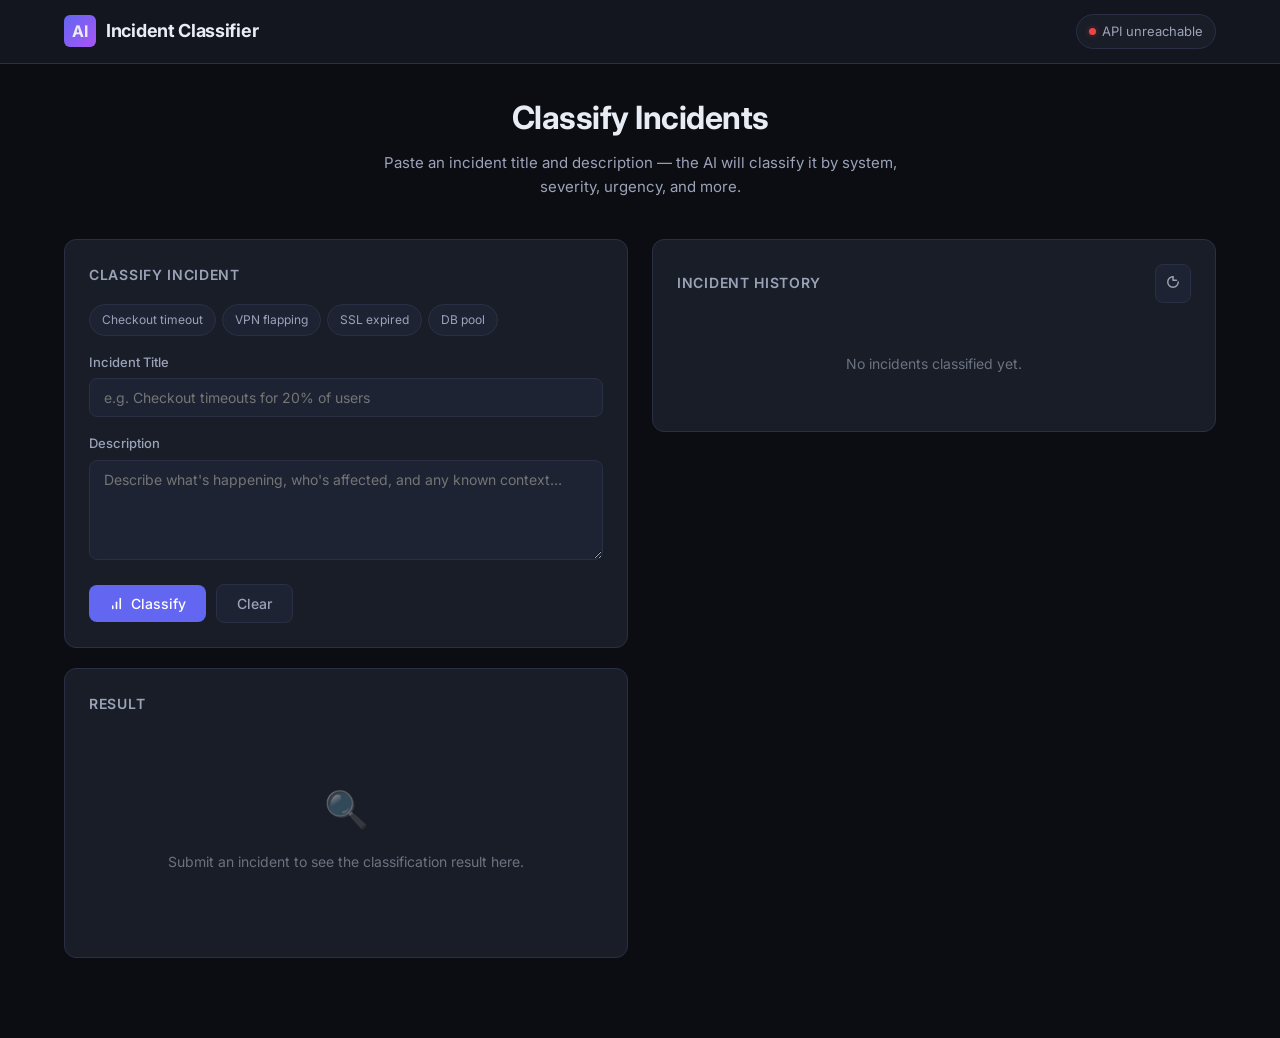
==== frontend/index.html @ 463610c9 "v0.2.0 — Qwen2.5:7b, classification-augmented embeddings, GPU support Major changes:  - Upgraded LLM" ====
<!DOCTYPE html>
<html lang="en">
<head>
<meta charset="UTF-8">
<meta name="viewport" content="width=device-width, initial-scale=1.0">
<title>AI Incident Classifier</title>
<link href="https://fonts.googleapis.com/css2?family=Inter:wght@400;500;600;700&display=swap" rel="stylesheet">
<style>
  :root {
    --bg-primary: #0b0d12;
    --bg-secondary: #13161e;
    --bg-card: #191d28;
    --bg-input: #1e2333;
    --bg-hover: #242a3d;
    --border: #2a2f45;
    --border-focus: #6366f1;
    --text-primary: #e8edf5;
    --text-secondary: #9ba3b8;
    --text-muted: #6b7280;
    --accent: #6366f1;
    --accent-hover: #5457e5;
    --accent-glow: rgba(99,102,241,0.15);
    --green: #22c55e;
    --green-bg: rgba(34,197,94,0.08);
    --red: #ef4444;
    --red-bg: rgba(239,68,68,0.08);
    --orange: #f59e0b;
    --orange-bg: rgba(245,158,11,0.08);
    --blue: #3b82f6;
    --blue-bg: rgba(59,130,246,0.08);
    --purple: #a855f7;
    --purple-bg: rgba(168,85,247,0.08);
    --radius: 12px;
    --radius-sm: 8px;
    --radius-xs: 6px;
    --shadow: 0 1px 3px rgba(0,0,0,0.3), 0 1px 2px rgba(0,0,0,0.2);
    --shadow-lg: 0 10px 25px rgba(0,0,0,0.4);
    --transition: 180ms ease;
  }

  *, *::before, *::after { box-sizing: border-box; margin: 0; padding: 0; }

  body {
    font-family: 'Inter', -apple-system, BlinkMacSystemFont, sans-serif;
    background: var(--bg-primary);
    color: var(--text-primary);
    min-height: 100vh;
    line-height: 1.6;
    -webkit-font-smoothing: antialiased;
  }

  /* ── Layout ── */
  .app-header {
    border-bottom: 1px solid var(--border);
    background: var(--bg-secondary);
    position: sticky;
    top: 0;
    z-index: 100;
    backdrop-filter: blur(12px);
  }

  .header-inner {
    max-width: 1200px;
    margin: 0 auto;
    padding: 14px 24px;
    display: flex;
    align-items: center;
    justify-content: space-between;
  }

  .logo {
    display: flex;
    align-items: center;
    gap: 10px;
    font-weight: 700;
    font-size: 18px;
    letter-spacing: -0.3px;
  }

  .logo-icon {
    width: 32px;
    height: 32px;
    background: linear-gradient(135deg, var(--accent), #a855f7);
    border-radius: var(--radius-xs);
    display: flex;
    align-items: center;
    justify-content: center;
    font-size: 16px;
    font-weight: 700;
  }

  .health-badge {
    display: flex;
    align-items: center;
    gap: 6px;
    font-size: 13px;
    color: var(--text-secondary);
    padding: 6px 12px;
    border-radius: 20px;
    background: var(--bg-card);
    border: 1px solid var(--border);
  }

  .health-dot { width: 7px; height: 7px; border-radius: 50%; background: var(--text-muted); }
  .health-dot.ok { background: var(--green); box-shadow: 0 0 6px rgba(34,197,94,0.4); }
  .health-dot.err { background: var(--red); box-shadow: 0 0 6px rgba(239,68,68,0.4); }

  .app-main {
    max-width: 1200px;
    margin: 0 auto;
    padding: 28px 24px 80px;
  }

  /* ── Hero ── */
  .hero {
    text-align: center;
    margin-bottom: 40px;
  }

  .hero h1 {
    font-size: 32px;
    font-weight: 700;
    letter-spacing: -0.5px;
    margin-bottom: 8px;
  }

  .hero p {
    color: var(--text-secondary);
    font-size: 15px;
    max-width: 520px;
    margin: 0 auto;
  }

  /* ── Two-column ── */
  .columns {
    display: grid;
    grid-template-columns: 1fr 1fr;
    gap: 24px;
    align-items: start;
  }

  @media (max-width: 820px) { .columns { grid-template-columns: 1fr; } }

  .card {
    background: var(--bg-card);
    border: 1px solid var(--border);
    border-radius: var(--radius);
    padding: 24px;
  }

  .card-title {
    font-size: 14px;
    font-weight: 600;
    text-transform: uppercase;
    letter-spacing: 0.05em;
    color: var(--text-secondary);
    margin-bottom: 18px;
  }

  /* ── Form ── */
  .form-group { margin-bottom: 16px; }

  .form-label {
    display: block;
    font-size: 13px;
    font-weight: 500;
    color: var(--text-secondary);
    margin-bottom: 6px;
  }

  .form-input, .form-textarea {
    width: 100%;
    background: var(--bg-input);
    border: 1px solid var(--border);
    border-radius: var(--radius-sm);
    color: var(--text-primary);
    font-family: 'Inter', sans-serif;
    font-size: 14px;
    padding: 10px 14px;
    transition: border-color var(--transition), box-shadow var(--transition);
    outline: none;
  }

  .form-input:focus, .form-textarea:focus {
    border-color: var(--border-focus);
    box-shadow: 0 0 0 3px var(--accent-glow);
  }

  .form-textarea {
    resize: vertical;
    min-height: 100px;
  }

  .form-actions {
    display: flex;
    gap: 10px;
    align-items: center;
  }

  .btn {
    display: inline-flex;
    align-items: center;
    gap: 7px;
    padding: 10px 20px;
    border-radius: var(--radius-sm);
    font-family: 'Inter', sans-serif;
    font-size: 14px;
    font-weight: 500;
    border: none;
    cursor: pointer;
    transition: all var(--transition);
  }

  .btn-primary {
    background: var(--accent);
    color: white;
  }
  .btn-primary:hover { background: var(--accent-hover); }
  .btn-primary:disabled { opacity: 0.5; cursor: not-allowed; }

  .btn-secondary {
    background: var(--bg-input);
    color: var(--text-secondary);
    border: 1px solid var(--border);
  }
  .btn-secondary:hover { background: var(--bg-hover); color: var(--text-primary); }

  .btn-icon {
    padding: 10px;
    background: var(--bg-input);
    color: var(--text-secondary);
    border: 1px solid var(--border);
    border-radius: var(--radius-sm);
    cursor: pointer;
    transition: all var(--transition);
  }
  .btn-icon:hover { background: var(--bg-hover); color: var(--text-primary); }

  .spinner {
    width: 16px; height: 16px;
    border: 2px solid rgba(255,255,255,0.2);
    border-top-color: white;
    border-radius: 50%;
    animation: spin 0.6s linear infinite;
  }

  @keyframes spin { to { transform: rotate(360deg); } }

  /* ── Presets ── */
  .presets {
    display: flex;
    flex-wrap: wrap;
    gap: 6px;
    margin-bottom: 16px;
  }

  .preset-chip {
    padding: 5px 12px;
    border-radius: 20px;
    background: var(--bg-input);
    border: 1px solid var(--border);
    color: var(--text-secondary);
    font-size: 12px;
    cursor: pointer;
    transition: all var(--transition);
  }

  .preset-chip:hover {
    background: var(--accent-glow);
    border-color: var(--accent);
    color: var(--text-primary);
  }

  /* ── Result ── */
  .result-area { min-height: 200px; }

  .result-empty {
    color: var(--text-muted);
    font-size: 14px;
    text-align: center;
    padding: 48px 20px;
  }

  .result-empty-icon { font-size: 36px; margin-bottom: 12px; opacity: 0.4; }

  .result-error {
    background: var(--red-bg);
    border: 1px solid rgba(239,68,68,0.2);
    border-radius: var(--radius-sm);
    padding: 14px 16px;
    color: var(--red);
    font-size: 13px;
    margin-bottom: 12px;
  }

  .result-fallback {
    background: var(--orange-bg);
    border: 1px solid rgba(245,158,11,0.2);
    border-radius: var(--radius-sm);
    padding: 14px 16px;
    color: var(--orange);
    font-size: 13px;
    margin-bottom: 12px;
  }

  /* ── Classification Tags ── */
  .tags-grid {
    display: grid;
    grid-template-columns: 1fr 1fr;
    gap: 10px;
    margin-bottom: 18px;
  }

  .tag-item {
    display: flex;
    flex-direction: column;
    gap: 2px;
  }

  .tag-label {
    font-size: 11px;
    font-weight: 600;
    text-transform: uppercase;
    letter-spacing: 0.05em;
    color: var(--text-muted);
  }

  .tag-value {
    font-size: 15px;
    font-weight: 600;
    padding: 6px 10px;
    border-radius: var(--radius-xs);
    display: inline-flex;
    align-items: center;
    gap: 6px;
  }

  .tag-confidence-high { background: var(--green-bg); color: var(--green); }
  .tag-confidence-medium { background: var(--orange-bg); color: var(--orange); }
  .tag-confidence-low { background: var(--red-bg); color: var(--red); }

  .reasoning-box {
    background: var(--bg-input);
    border-radius: var(--radius-sm);
    padding: 14px 16px;
    font-size: 13px;
    color: var(--text-secondary);
    line-height: 1.7;
    margin-bottom: 14px;
  }

  .reasoning-box strong {
    color: var(--text-primary);
    font-weight: 600;
  }

  .incident-id {
    font-size: 12px;
    color: var(--text-muted);
    font-family: 'SF Mono', 'Fira Code', monospace;
  }

  /* ── Related Incidents ── */
  .related-section { margin-top: 18px; }

  .related-section h3 {
    font-size: 12px;
    font-weight: 600;
    text-transform: uppercase;
    letter-spacing: 0.05em;
    color: var(--text-muted);
    margin-bottom: 10px;
  }

  .related-item {
    background: var(--bg-input);
    border-radius: var(--radius-sm);
    padding: 12px 14px;
    margin-bottom: 8px;
    border-left: 3px solid var(--accent);
  }

  .related-item-header {
    display: flex;
    justify-content: space-between;
    align-items: center;
    margin-bottom: 4px;
  }

  .related-item-title {
    font-size: 13px;
    font-weight: 500;
    color: var(--text-primary);
  }

  .related-item-score {
    font-size: 12px;
    font-weight: 600;
    color: var(--accent);
    font-family: 'SF Mono', 'Fira Code', monospace;
  }

  .related-item-tags {
    display: flex;
    gap: 6px;
    flex-wrap: wrap;
  }

  .related-item-tag {
    font-size: 11px;
    padding: 2px 8px;
    border-radius: 4px;
    background: var(--bg-card);
    color: var(--text-muted);
  }

  /* ── History side ── */
  .history-empty {
    color: var(--text-muted);
    font-size: 14px;
    text-align: center;
    padding: 32px 20px;
  }

  .history-item {
    background: var(--bg-input);
    border-radius: var(--radius-sm);
    padding: 12px 14px;
    margin-bottom: 8px;
    cursor: pointer;
    transition: border-color var(--transition);
    border: 1px solid transparent;
  }

  .history-item:hover { border-color: var(--border-focus); }

  .history-item-title {
    font-size: 13px;
    font-weight: 500;
    margin-bottom: 4px;
    white-space: nowrap;
    overflow: hidden;
    text-overflow: ellipsis;
  }

  .history-item-meta {
    display: flex;
    justify-content: space-between;
    font-size: 11px;
    color: var(--text-muted);
  }

  .history-item-types {
    display: flex;
    gap: 4px;
    flex-wrap: wrap;
  }

  .type-pill {
    font-size: 10px;
    padding: 1px 7px;
    border-radius: 4px;
    font-weight: 500;
  }

  .type-severity-Critical { background: var(--red-bg); color: var(--red); }
  .type-severity-Major { background: var(--orange-bg); color: var(--orange); }
  .type-severity-Minor { background: var(--blue-bg); color: var(--blue); }
  .type-severity-Cosmetic { background: var(--purple-bg); color: var(--purple); }

  .history-item-time { font-size: 11px; color: var(--text-muted); }

  .history-loading {
    text-align: center;
    color: var(--text-muted);
    padding: 32px;
    font-size: 13px;
  }

  /* ── Animations ── */
  @keyframes fadeIn {
    from { opacity: 0; transform: translateY(6px); }
    to { opacity: 1; transform: translateY(0); }
  }

  .fade-in {
    animation: fadeIn 0.25s ease-out;
  }

  /* ── Scrollbar ── */
  ::-webkit-scrollbar { width: 6px; }
  ::-webkit-scrollbar-track { background: transparent; }
  ::-webkit-scrollbar-thumb { background: var(--border); border-radius: 3px; }
  ::-webkit-scrollbar-thumb:hover { background: var(--text-muted); }
</style>
</head>
<body>

<!-- ── Header ── -->
<header class="app-header">
  <div class="header-inner">
    <div class="logo">
      <div class="logo-icon">AI</div>
      Incident Classifier
    </div>
    <div class="health-badge" id="healthBadge">
      <span class="health-dot" id="healthDot"></span>
      <span id="healthText">Checking…</span>
    </div>
  </div>
</header>

<!-- ── Main ── -->
<main class="app-main">
  <div class="hero">
    <h1>Classify Incidents</h1>
    <p>Paste an incident title and description — the AI will classify it by system, severity, urgency, and more.</p>
  </div>

  <div class="columns">

    <!-- ── Left: classify form ── -->
    <div>
      <div class="card">
        <div class="card-title">Classify Incident</div>

        <div class="presets" id="presets">
          <span class="preset-chip" data-title="Checkout timeouts for 20% of users" data-desc="Users in the EU region see 504 errors when completing purchases. Payment provider reports no outage.">Checkout timeout</span>
          <span class="preset-chip" data-title="VPN tunnel to branch office flapping" data-desc="Site-to-site VPN between HQ and Dubai office drops and reconnects every 5 minutes. Affects 50 users.">VPN flapping</span>
          <span class="preset-chip" data-title="Expired SSL certificate on customer portal" data-desc="Users see a security warning when visiting the portal. Certificate expired 2 days ago.">SSL expired</span>
          <span class="preset-chip" data-title="Database connection pool exhausted" data-desc="Production DB connection pool hit 100% utilization. App servers returning 503 errors intermittently.">DB pool</span>
        </div>

        <div class="form-group">
          <label class="form-label" for="title">Incident Title</label>
          <input class="form-input" id="title" type="text" placeholder="e.g. Checkout timeouts for 20% of users" />
        </div>

        <div class="form-group">
          <label class="form-label" for="description">Description</label>
          <textarea class="form-textarea" id="description" placeholder="Describe what's happening, who's affected, and any known context…"></textarea>
        </div>

        <div class="form-actions">
          <button class="btn btn-primary" id="classifyBtn">
            <svg width="15" height="15" viewBox="0 0 24 24" fill="none" stroke="currentColor" stroke-width="2.5" stroke-linecap="round" stroke-linejoin="round"><path d="M12 20V10"/><path d="M18 20V4"/><path d="M6 20v-4"/></svg>
            Classify
          </button>
          <button class="btn btn-secondary" id="clearBtn">Clear</button>
        </div>
      </div>

      <!-- ── Result ── -->
      <div class="card" style="margin-top: 20px;">
        <div class="card-title">Result</div>
        <div class="result-area" id="resultArea">
          <div class="result-empty fade-in">
            <div class="result-empty-icon">🔍</div>
            <div>Submit an incident to see the classification result here.</div>
          </div>
        </div>
      </div>
    </div>

    <!-- ── Right: history ── -->
    <div>
      <div class="card">
        <div class="card-title" style="display:flex;justify-content:space-between;align-items:center;">
          <span>Incident History</span>
          <button class="btn-icon" id="refreshHistory" title="Refresh history">
            <svg width="14" height="14" viewBox="0 0 24 24" fill="none" stroke="currentColor" stroke-width="2.5" stroke-linecap="round" stroke-linejoin="round"><path d="M21 12a9 9 0 1 1-9-9"/><path d="M12 3v6h6"/></svg>
          </button>
        </div>
        <div id="historyArea">
          <div class="history-empty fade-in">No incidents classified yet.</div>
        </div>
      </div>
    </div>

  </div>
</main>

<script>
// ── Config ──
const API_BASE = window.location.origin + '/api';
let historyCache = [];

// ── Health Check ──
async function checkHealth() {
  const dot = document.getElementById('healthDot');
  const text = document.getElementById('healthText');
  try {
    const r = await fetch(API_BASE + '/health');
    const d = await r.json();
    dot.className = 'health-dot ok';
    text.textContent = `OK · ${d.model}`;
  } catch {
    dot.className = 'health-dot err';
    text.textContent = 'API unreachable';
  }
}

// ── Classify ──
async function classify() {
  const title = document.getElementById('title').value.trim();
  const description = document.getElementById('description').value.trim();
  if (!title) { showError('Please enter an incident title.'); return; }

  const btn = document.getElementById('classifyBtn');
  btn.disabled = true;
  btn.innerHTML = '<span class="spinner"></span> Classifying…';

  try {
    const r = await fetch(API_BASE + '/classify', {
      method: 'POST',
      headers: { 'Content-Type': 'application/json' },
      body: JSON.stringify({ title, description }),
    });
    if (!r.ok) {
      const err = await r.json().catch(() => ({ detail: `HTTP ${r.status}` }));
      throw new Error(err.detail || `Server error (${r.status})`);
    }
    const data = await r.json();
    renderResult(data);
    addToHistory(data);
    await loadHistory();
  } catch (e) {
    showError(e.message);
  } finally {
    btn.disabled = false;
    btn.innerHTML = '<svg width="15" height="15" viewBox="0 0 24 24" fill="none" stroke="currentColor" stroke-width="2.5" stroke-linecap="round" stroke-linejoin="round"><path d="M12 20V10"/><path d="M18 20V4"/><path d="M6 20v-4"/></svg>\n            Classify';
  }
}

function renderResult(data) {
  const c = data.classification;
  const area = document.getElementById('resultArea');

  const severityClass = 'type-severity-' + c.severity.replace(/ /g, '');
  const confClass = 'tag-confidence-' + c.confidence;
  const confColor = c.confidence === 'high' ? '#22c55e' : c.confidence === 'medium' ? '#f59e0b' : '#ef4444';

  // Detect fallback result — the backend returns a graceful low-confidence
  // fallback when the LLM fails persistently. Show a warning banner.
  const isFallback = c.confidence === 'low' && c.reasoning && c.reasoning.startsWith('Classification failed after 2 attempts');
  let fallbackBanner = '';
  if (isFallback) {
    fallbackBanner = `<div class="result-fallback fade-in">⚠ LLM classification failed — using fallback values. ${esc(c.reasoning)}</div>`;
  }

  let relatedHTML = '';
  if (data.related_incidents && data.related_incidents.length > 0) {
    relatedHTML = `<div class="related-section"><h3>Related Incidents (${data.related_incidents.length})</h3>`;
    for (const rel of data.related_incidents) {
      relatedHTML += `
        <div class="related-item fade-in">
          <div class="related-item-header">
            <span class="related-item-title">${esc(rel.title)}</span>
            <span class="related-item-score">${(rel.similarity * 100).toFixed(0)}%</span>
          </div>
          <div class="related-item-tags">
            <span class="related-item-tag">${esc(rel.classification.affected_system)}</span>
            <span class="related-item-tag">${esc(rel.classification.severity)}</span>
            <span class="related-item-tag">${esc(rel.classification.incident_type)}</span>
          </div>
        </div>`;
    }
    relatedHTML += `</div>`;
  }

  const reasoning = c.reasoning && !isFallback ? `
    <div class="reasoning-box">
      <strong>Reasoning</strong><br>${esc(c.reasoning)}
    </div>` : '';

  area.innerHTML = `
    <div class="fade-in">
      ${fallbackBanner}
      <div class="incident-id" style="margin-bottom:12px;">ID: ${esc(data.incident_id || '—')}</div>

      <div class="tags-grid">
        <div class="tag-item">
          <span class="tag-label">System</span>
          <span class="tag-value">${esc(c.affected_system)}</span>
        </div>
        <div class="tag-item">
          <span class="tag-label">Service</span>
          <span class="tag-value">${esc(c.service)}</span>
        </div>
        <div class="tag-item">
          <span class="tag-label">Type</span>
          <span class="tag-value" style="color:var(--blue);background:var(--blue-bg)">${esc(c.incident_type)}</span>
        </div>
        <div class="tag-item">
          <span class="tag-label">Severity</span>
          <span class="tag-value ${severityClass}">${esc(c.severity)}</span>
        </div>
        <div class="tag-item">
          <span class="tag-label">Urgency</span>
          <span class="tag-value" style="color:${confColor};background:rgba(${c.confidence === 'high' ? '34,197,94' : c.confidence === 'medium' ? '245,158,11' : '239,68,68'},0.08)">${esc(c.urgency)}</span>
        </div>
        <div class="tag-item">
          <span class="tag-label">Category</span>
          <span class="tag-value">${esc(c.category)}</span>
        </div>
        <div class="tag-item" style="grid-column:span 2">
          <span class="tag-label">Confidence</span>
          <span class="tag-value ${confClass}">${esc(c.confidence)}</span>
        </div>
      </div>

      ${reasoning}
      ${relatedHTML}
    </div>`;
}

function showError(msg) {
  const area = document.getElementById('resultArea');
  area.innerHTML = `<div class="result-error fade-in">${esc(msg)}</div>`;
}

// ── History ──
async function loadHistory() {
  const area = document.getElementById('historyArea');
  area.innerHTML = '<div class="history-loading">Loading history…</div>';
  try {
    const stored = localStorage.getItem('incident_history');
    const localHistory = stored ? JSON.parse(stored) : [];
    renderHistory(localHistory);
  } catch {
    renderHistory([]);
  }
}

function renderHistory(items) {
  const area = document.getElementById('historyArea');
  if (!items || items.length === 0) {
    area.innerHTML = '<div class="history-empty fade-in">No incidents classified yet.</div>';
    return;
  }
  area.innerHTML = items.slice().reverse().map((item, i) => {
    const sclass = 'type-severity-' + item.severity.replace(/ /g, '');
    const time = new Date(item.timestamp).toLocaleTimeString();
    return `<div class="history-item fade-in" data-idx="${items.length - 1 - i}">
      <div class="history-item-title">${esc(item.title)}</div>
      <div class="history-item-meta">
        <div class="history-item-types">
          <span class="type-pill ${sclass}">${esc(item.severity)}</span>
          <span class="type-pill" style="background:var(--blue-bg);color:var(--blue)">${esc(item.type)}</span>
        </div>
        <span class="history-item-time">${time}</span>
      </div>
    </div>`;
  }).join('');
}

function addToHistory(data) {
  const stored = localStorage.getItem('incident_history');
  const history = stored ? JSON.parse(stored) : [];
  history.push({
    id: data.incident_id,
    title: data.incident_title,
    severity: data.classification.severity,
    type: data.classification.incident_type,
    system: data.classification.affected_system,
    timestamp: new Date().toISOString(),
  });
  localStorage.setItem('incident_history', JSON.stringify(history));
}

// ── Helpers ──
function esc(s) {
  if (typeof s !== 'string') return s;
  const d = document.createElement('div');
  d.textContent = s;
  return d.innerHTML;
}

// ── Presets ──
document.querySelectorAll('.preset-chip').forEach(chip => {
  chip.addEventListener('click', () => {
    document.getElementById('title').value = chip.dataset.title;
    document.getElementById('description').value = chip.dataset.desc;
  });
});

// ── Buttons ──
document.getElementById('classifyBtn').addEventListener('click', classify);
document.getElementById('clearBtn').addEventListener('click', () => {
  document.getElementById('title').value = '';
  document.getElementById('description').value = '';
  document.getElementById('resultArea').innerHTML = `
    <div class="result-empty fade-in">
      <div class="result-empty-icon">🔍</div>
      <div>Submit an incident to see the classification result here.</div>
    </div>`;
});
document.getElementById('refreshHistory').addEventListener('click', loadHistory);

// ── Keyboard shortcut ──
document.addEventListener('keydown', e => {
  if (e.key === 'Enter' && (e.ctrlKey || e.metaKey)) {
    e.preventDefault();
    classify();
  }
});

// ── Init ──
checkHealth();
loadHistory();
</script>
</body>
</html>
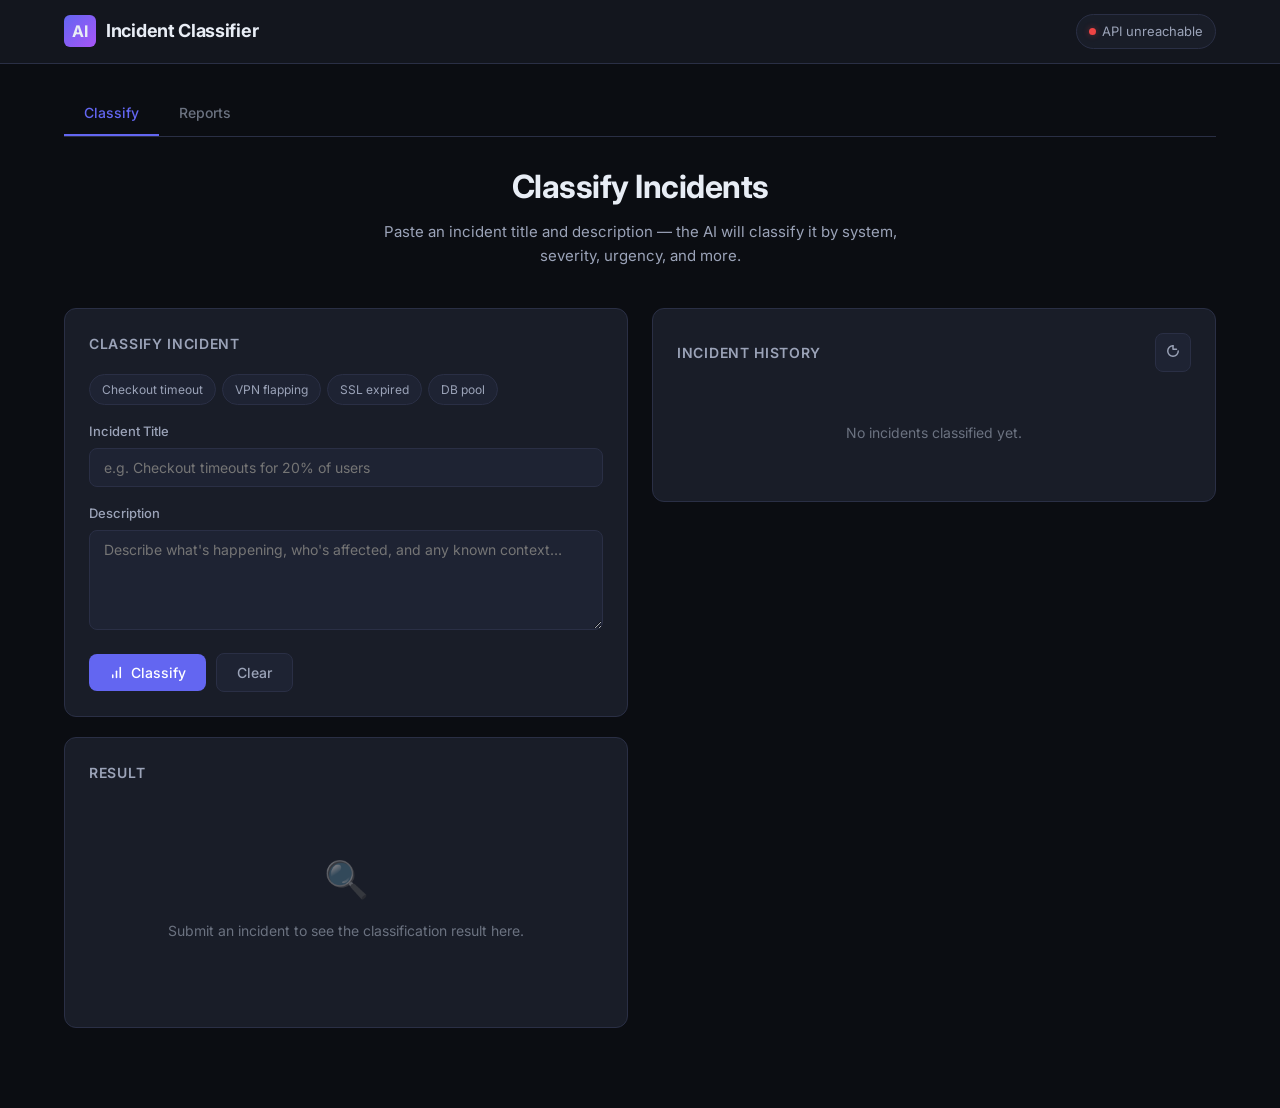
==== commit 495c7ab5: "v0.3.0 — Incremental clustering at classification time, instant reports - Clusters are now managed i" ====
--- a/frontend/index.html
+++ b/frontend/index.html
@@ -471,10 +471,137 @@
   .history-item-time { font-size: 11px; color: var(--text-muted); }
 
   .history-loading {
-    text-align: center;
-    color: var(--text-muted);
-    padding: 32px;
-    font-size: 13px;
+  text-align: center;
+  color: var(--text-muted);
+  padding: 32px;
+  font-size: 13px;
+  }
+
+  /* ── Tabs ── */
+  .tabs {
+  display: flex;
+  gap: 0;
+  margin-bottom: 24px;
+  border-bottom: 1px solid var(--border);
+  }
+  .tab {
+  padding: 10px 20px;
+  font-size: 14px;
+  font-weight: 500;
+  color: var(--text-muted);
+  cursor: pointer;
+  border-bottom: 2px solid transparent;
+  transition: all var(--transition);
+  }
+  .tab:hover { color: var(--text-primary); }
+  .tab.active {
+  color: var(--accent);
+  border-bottom-color: var(--accent);
+  }
+  .tab-content { display: none; }
+  .tab-content.active { display: block; }
+
+  /* ── Report ── */
+  .report-header {
+  display: flex;
+  justify-content: space-between;
+  align-items: center;
+  margin-bottom: 18px;
+  }
+  .report-header h2 {
+  font-size: 18px;
+  font-weight: 600;
+  }
+  .report-total {
+  font-size: 13px;
+  color: var(--text-muted);
+  background: var(--bg-input);
+  padding: 4px 12px;
+  border-radius: 20px;
+  }
+  .report-period-btns {
+  display: flex;
+  gap: 6px;
+  margin-bottom: 20px;
+  }
+  .report-period-btn {
+  padding: 6px 16px;
+  border-radius: 20px;
+  font-size: 13px;
+  font-weight: 500;
+  border: 1px solid var(--border);
+  background: var(--bg-input);
+  color: var(--text-secondary);
+  cursor: pointer;
+  transition: all var(--transition);
+  }
+  .report-period-btn:hover { border-color: var(--accent); color: var(--text-primary); }
+  .report-period-btn.active { background: var(--accent); color: white; border-color: var(--accent); }
+  .report-cluster {
+  background: var(--bg-card);
+  border: 1px solid var(--border);
+  border-radius: var(--radius);
+  padding: 16px 18px;
+  margin-bottom: 12px;
+  }
+  .report-cluster-header {
+  display: flex;
+  justify-content: space-between;
+  align-items: flex-start;
+  margin-bottom: 8px;
+  cursor: pointer;
+  }
+  .report-cluster-title {
+  font-size: 15px;
+  font-weight: 600;
+  }
+  .report-cluster-badges {
+  display: flex;
+  gap: 6px;
+  flex-shrink: 0;
+  }
+  .report-badge {
+  font-size: 11px;
+  padding: 2px 8px;
+  border-radius: 4px;
+  font-weight: 500;
+  }
+  .report-badge-critical { background: var(--red-bg); color: var(--red); }
+  .report-badge-major { background: var(--orange-bg); color: var(--orange); }
+  .report-badge-minor { background: var(--blue-bg); color: var(--blue); }
+  .report-summary {
+  font-size: 13px;
+  color: var(--text-secondary);
+  line-height: 1.6;
+  margin-bottom: 10px;
+  }
+  .report-incidents {
+  display: none;
+  margin-top: 10px;
+  border-top: 1px solid var(--border);
+  padding-top: 10px;
+  }
+  .report-incidents.open { display: block; }
+  .report-incident-item {
+  display: flex;
+  justify-content: space-between;
+  font-size: 13px;
+  padding: 6px 0;
+  color: var(--text-secondary);
+  }
+  .report-incident-title { flex: 1; }
+  .report-incident-sev { font-weight: 500; margin-left: 12px; }
+  .report-expand {
+  font-size: 12px;
+  color: var(--accent);
+  cursor: pointer;
+  user-select: none;
+  }
+  .report-empty {
+  color: var(--text-muted);
+  text-align: center;
+  padding: 48px 20px;
+  font-size: 14px;
   }
 
   /* ── Animations ── */
@@ -512,72 +639,86 @@
 
 <!-- ── Main ── -->
 <main class="app-main">
-  <div class="hero">
-    <h1>Classify Incidents</h1>
-    <p>Paste an incident title and description — the AI will classify it by system, severity, urgency, and more.</p>
+
+  <div class="tabs">
+    <span class="tab active" data-tab="classify">Classify</span>
+    <span class="tab" data-tab="reports">Reports</span>
   </div>
 
-  <div class="columns">
-
-    <!-- ── Left: classify form ── -->
-    <div>
-      <div class="card">
-        <div class="card-title">Classify Incident</div>
-
-        <div class="presets" id="presets">
-          <span class="preset-chip" data-title="Checkout timeouts for 20% of users" data-desc="Users in the EU region see 504 errors when completing purchases. Payment provider reports no outage.">Checkout timeout</span>
-          <span class="preset-chip" data-title="VPN tunnel to branch office flapping" data-desc="Site-to-site VPN between HQ and Dubai office drops and reconnects every 5 minutes. Affects 50 users.">VPN flapping</span>
-          <span class="preset-chip" data-title="Expired SSL certificate on customer portal" data-desc="Users see a security warning when visiting the portal. Certificate expired 2 days ago.">SSL expired</span>
-          <span class="preset-chip" data-title="Database connection pool exhausted" data-desc="Production DB connection pool hit 100% utilization. App servers returning 503 errors intermittently.">DB pool</span>
-        </div>
-
-        <div class="form-group">
-          <label class="form-label" for="title">Incident Title</label>
-          <input class="form-input" id="title" type="text" placeholder="e.g. Checkout timeouts for 20% of users" />
-        </div>
-
-        <div class="form-group">
-          <label class="form-label" for="description">Description</label>
-          <textarea class="form-textarea" id="description" placeholder="Describe what's happening, who's affected, and any known context…"></textarea>
-        </div>
-
-        <div class="form-actions">
-          <button class="btn btn-primary" id="classifyBtn">
-            <svg width="15" height="15" viewBox="0 0 24 24" fill="none" stroke="currentColor" stroke-width="2.5" stroke-linecap="round" stroke-linejoin="round"><path d="M12 20V10"/><path d="M18 20V4"/><path d="M6 20v-4"/></svg>
-            Classify
-          </button>
-          <button class="btn btn-secondary" id="clearBtn">Clear</button>
+  <!-- ── Classify Tab ── -->
+  <div class="tab-content active" id="tab-classify">
+    <div class="hero">
+      <h1>Classify Incidents</h1>
+      <p>Paste an incident title and description — the AI will classify it by system, severity, urgency, and more.</p>
+    </div>
+
+    <div class="columns">
+      <div>
+        <div class="card">
+          <div class="card-title">Classify Incident</div>
+          <div class="presets" id="presets">
+            <span class="preset-chip" data-title="Checkout timeouts for 20% of users" data-desc="Users in the EU region see 504 errors when completing purchases. Payment provider reports no outage.">Checkout timeout</span>
+            <span class="preset-chip" data-title="VPN tunnel to branch office flapping" data-desc="Site-to-site VPN between HQ and Dubai office drops and reconnects every 5 minutes. Affects 50 users.">VPN flapping</span>
+            <span class="preset-chip" data-title="Expired SSL certificate on customer portal" data-desc="Users see a security warning when visiting the portal. Certificate expired 2 days ago.">SSL expired</span>
+            <span class="preset-chip" data-title="Database connection pool exhausted" data-desc="Production DB connection pool hit 100% utilization. App servers returning 503 errors intermittently.">DB pool</span>
+          </div>
+          <div class="form-group">
+            <label class="form-label" for="title">Incident Title</label>
+            <input class="form-input" id="title" type="text" placeholder="e.g. Checkout timeouts for 20% of users" />
+          </div>
+          <div class="form-group">
+            <label class="form-label" for="description">Description</label>
+            <textarea class="form-textarea" id="description" placeholder="Describe what's happening, who's affected, and any known context…"></textarea>
+          </div>
+          <div class="form-actions">
+            <button class="btn btn-primary" id="classifyBtn">
+              <svg width="15" height="15" viewBox="0 0 24 24" fill="none" stroke="currentColor" stroke-width="2.5" stroke-linecap="round" stroke-linejoin="round"><path d="M12 20V10"/><path d="M18 20V4"/><path d="M6 20v-4"/></svg>
+              Classify
+            </button>
+            <button class="btn btn-secondary" id="clearBtn">Clear</button>
+          </div>
+        </div>
+        <div class="card" style="margin-top: 20px;">
+          <div class="card-title">Result</div>
+          <div class="result-area" id="resultArea">
+            <div class="result-empty fade-in">
+              <div class="result-empty-icon">🔍</div>
+              <div>Submit an incident to see the classification result here.</div>
+            </div>
+          </div>
         </div>
       </div>
-
-      <!-- ── Result ── -->
-      <div class="card" style="margin-top: 20px;">
-        <div class="card-title">Result</div>
-        <div class="result-area" id="resultArea">
-          <div class="result-empty fade-in">
-            <div class="result-empty-icon">🔍</div>
-            <div>Submit an incident to see the classification result here.</div>
+      <div>
+        <div class="card">
+          <div class="card-title" style="display:flex;justify-content:space-between;align-items:center;">
+            <span>Incident History</span>
+            <button class="btn-icon" id="refreshHistory" title="Refresh history">
+              <svg width="14" height="14" viewBox="0 0 24 24" fill="none" stroke="currentColor" stroke-width="2.5" stroke-linecap="round" stroke-linejoin="round"><path d="M21 12a9 9 0 1 1-9-9"/><path d="M12 3v6h6"/></svg>
+            </button>
+          </div>
+          <div id="historyArea">
+            <div class="history-empty fade-in">No incidents classified yet.</div>
           </div>
         </div>
       </div>
     </div>
-
-    <!-- ── Right: history ── -->
-    <div>
-      <div class="card">
-        <div class="card-title" style="display:flex;justify-content:space-between;align-items:center;">
-          <span>Incident History</span>
-          <button class="btn-icon" id="refreshHistory" title="Refresh history">
-            <svg width="14" height="14" viewBox="0 0 24 24" fill="none" stroke="currentColor" stroke-width="2.5" stroke-linecap="round" stroke-linejoin="round"><path d="M21 12a9 9 0 1 1-9-9"/><path d="M12 3v6h6"/></svg>
-          </button>
-        </div>
-        <div id="historyArea">
-          <div class="history-empty fade-in">No incidents classified yet.</div>
-        </div>
-      </div>
+  </div>
+
+  <!-- ── Reports Tab ── -->
+  <div class="tab-content" id="tab-reports">
+    <div class="report-header">
+      <h2>Incident Reports</h2>
+      <span class="report-total" id="reportTotal">—</span>
     </div>
-
+    <div class="report-period-btns">
+      <span class="report-period-btn active" data-period="daily">Today</span>
+      <span class="report-period-btn" data-period="weekly">This Week</span>
+    </div>
+    <div id="reportArea">
+      <div class="report-empty">Select a period to generate a report.</div>
+    </div>
   </div>
+
 </main>
 
 <script>
@@ -776,6 +917,71 @@
   return d.innerHTML;
 }
 
+// ── Reports ──
+async function loadReport(period) {
+  const area = document.getElementById('reportArea');
+  area.innerHTML = '<div class="history-loading">Loading report…</div>';
+  try {
+    const r = await fetch(API_BASE + '/reports/' + period);
+    const d = await r.json();
+    renderReport(d);
+  } catch (e) {
+    area.innerHTML = `<div class="result-error fade-in">Failed to load report: ${esc(e.message)}</div>`;
+  }
+}
+
+function renderReport(data) {
+  const area = document.getElementById('reportArea');
+  const total = document.getElementById('reportTotal');
+  total.textContent = `${data.total_incidents} incident${data.total_incidents !== 1 ? 's' : ''}`;
+
+  if (data.clusters.length === 0) {
+    area.innerHTML = '<div class="report-empty fade-in">No incidents in this period.</div>';
+    return;
+  }
+
+  area.innerHTML = data.clusters.map((cl, ci) => {
+    const badgeClass = 'report-badge-' + cl.worst_severity.toLowerCase();
+    const incidents = cl.incidents.map(i =>
+      `<div class="report-incident-item">
+        <span class="report-incident-title">${esc(i.title)}</span>
+        <span class="report-incident-sev type-pill type-severity-${i.severity.replace(/ /g, '')}">${esc(i.severity)}</span>
+      </div>`
+    ).join('');
+    return `<div class="report-cluster fade-in">
+      <div class="report-cluster-header" onclick="toggleIncidents(${ci})">
+        <span class="report-cluster-title">${esc(cl.affected_system)} / ${esc(cl.affected_service)}</span>
+        <div class="report-cluster-badges">
+          <span class="report-badge ${badgeClass}">${esc(cl.worst_severity)}</span>
+          <span class="report-badge" style="background:var(--bg-input);color:var(--text-muted)">${cl.count}</span>
+        </div>
+      </div>
+      <div class="report-summary">${esc(cl.summary)}</div>
+      <span class="report-expand" onclick="toggleIncidents(${ci})">Show details ▾</span>
+      <div class="report-incidents" id="report-incidents-${ci}">
+        ${incidents}
+      </div>
+    </div>`;
+  }).join('');
+}
+
+function toggleIncidents(idx) {
+  const el = document.getElementById('report-incidents-' + idx);
+  el.classList.toggle('open');
+  const expander = el.previousElementSibling;
+  if (el.classList.contains('open')) {
+    expander.textContent = 'Hide details ▴';
+  } else {
+    expander.textContent = 'Show details ▾';
+  }
+}
+
+// ── Tab switching ──
+function switchTab(name) {
+  document.querySelectorAll('.tab').forEach(t => t.classList.toggle('active', t.dataset.tab === name));
+  document.querySelectorAll('.tab-content').forEach(t => t.classList.toggle('active', t.id === 'tab-' + name));
+}
+
 // ── Presets ──
 document.querySelectorAll('.preset-chip').forEach(chip => {
   chip.addEventListener('click', () => {
@@ -797,6 +1003,22 @@
 });
 document.getElementById('refreshHistory').addEventListener('click', loadHistory);
 
+// ── Tab events ──
+document.querySelectorAll('.tab').forEach(t => {
+  t.addEventListener('click', () => switchTab(t.dataset.tab));
+});
+
+// ── Report period events ──
+document.querySelectorAll('.report-period-btn').forEach(btn => {
+  btn.addEventListener('click', () => {
+    document.querySelectorAll('.report-period-btn').forEach(b => b.classList.remove('active'));
+    btn.classList.add('active');
+    loadReport(btn.dataset.period);
+  });
+});
+// Load initial report
+loadReport('daily');
+
 // ── Keyboard shortcut ──
 document.addEventListener('keydown', e => {
   if (e.key === 'Enter' && (e.ctrlKey || e.metaKey)) {
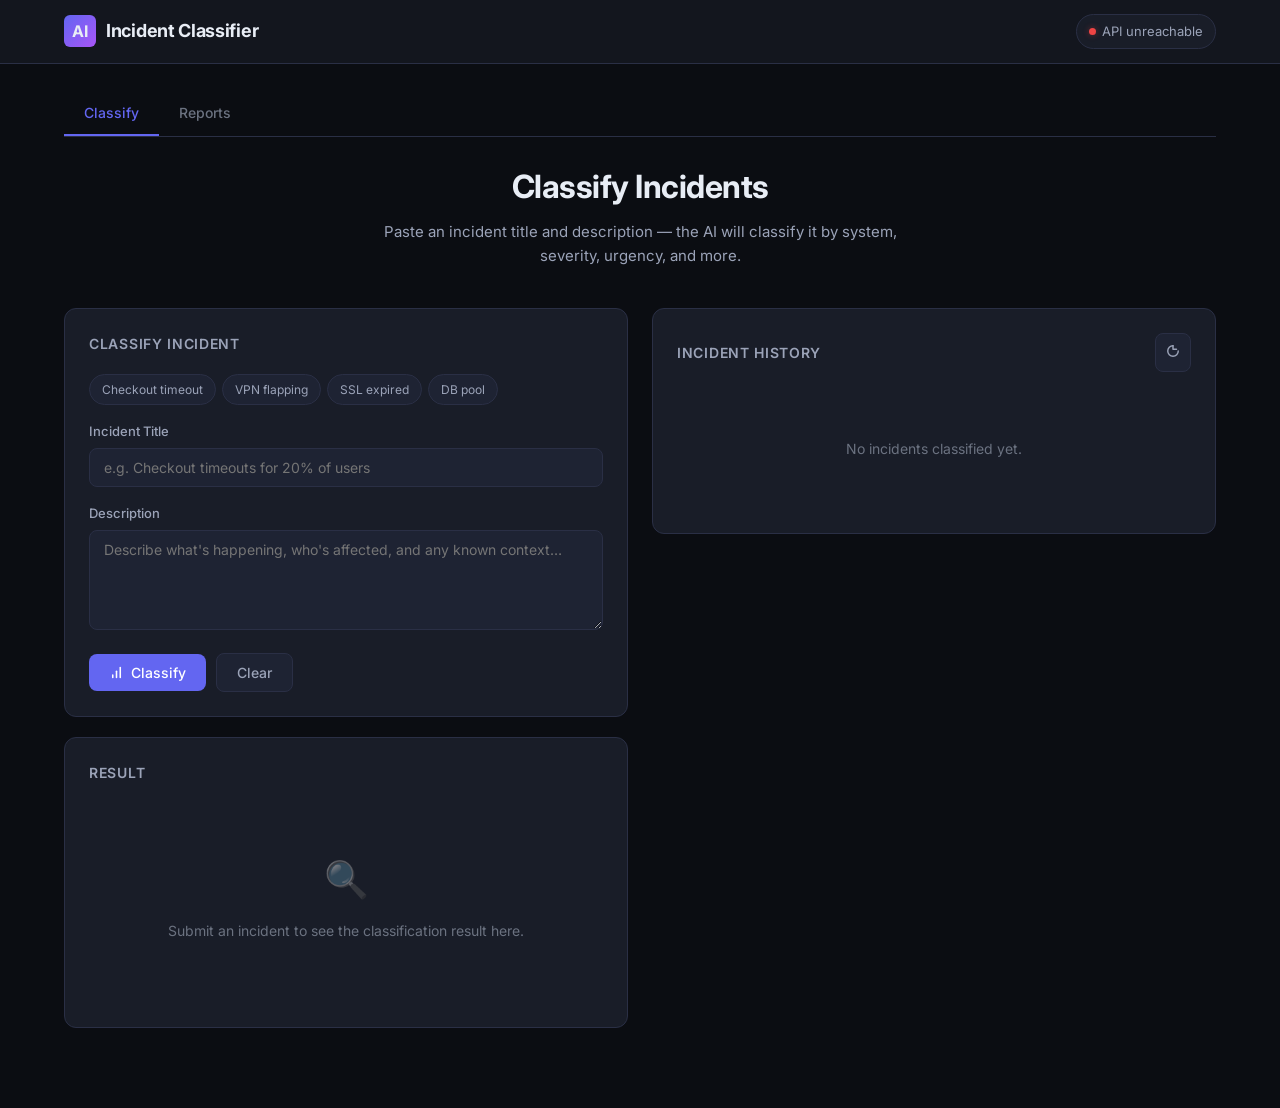
==== commit 6e1d8f8f: "Organize frontend: clean rewrite, fix indentation, reduce JS bloat - Rewrote index.html as a clean, " ====
--- a/frontend/index.html
+++ b/frontend/index.html
@@ -6,630 +6,214 @@
 <title>AI Incident Classifier</title>
 <link href="https://fonts.googleapis.com/css2?family=Inter:wght@400;500;600;700&display=swap" rel="stylesheet">
 <style>
-  :root {
-    --bg-primary: #0b0d12;
-    --bg-secondary: #13161e;
-    --bg-card: #191d28;
-    --bg-input: #1e2333;
-    --bg-hover: #242a3d;
-    --border: #2a2f45;
-    --border-focus: #6366f1;
-    --text-primary: #e8edf5;
-    --text-secondary: #9ba3b8;
-    --text-muted: #6b7280;
-    --accent: #6366f1;
-    --accent-hover: #5457e5;
-    --accent-glow: rgba(99,102,241,0.15);
-    --green: #22c55e;
-    --green-bg: rgba(34,197,94,0.08);
-    --red: #ef4444;
-    --red-bg: rgba(239,68,68,0.08);
-    --orange: #f59e0b;
-    --orange-bg: rgba(245,158,11,0.08);
-    --blue: #3b82f6;
-    --blue-bg: rgba(59,130,246,0.08);
-    --purple: #a855f7;
-    --purple-bg: rgba(168,85,247,0.08);
-    --radius: 12px;
-    --radius-sm: 8px;
-    --radius-xs: 6px;
-    --shadow: 0 1px 3px rgba(0,0,0,0.3), 0 1px 2px rgba(0,0,0,0.2);
-    --shadow-lg: 0 10px 25px rgba(0,0,0,0.4);
-    --transition: 180ms ease;
-  }
-
-  *, *::before, *::after { box-sizing: border-box; margin: 0; padding: 0; }
-
-  body {
-    font-family: 'Inter', -apple-system, BlinkMacSystemFont, sans-serif;
-    background: var(--bg-primary);
-    color: var(--text-primary);
-    min-height: 100vh;
-    line-height: 1.6;
-    -webkit-font-smoothing: antialiased;
-  }
-
-  /* ── Layout ── */
-  .app-header {
-    border-bottom: 1px solid var(--border);
-    background: var(--bg-secondary);
-    position: sticky;
-    top: 0;
-    z-index: 100;
-    backdrop-filter: blur(12px);
-  }
-
-  .header-inner {
-    max-width: 1200px;
-    margin: 0 auto;
-    padding: 14px 24px;
-    display: flex;
-    align-items: center;
-    justify-content: space-between;
-  }
-
-  .logo {
-    display: flex;
-    align-items: center;
-    gap: 10px;
-    font-weight: 700;
-    font-size: 18px;
-    letter-spacing: -0.3px;
-  }
-
-  .logo-icon {
-    width: 32px;
-    height: 32px;
-    background: linear-gradient(135deg, var(--accent), #a855f7);
-    border-radius: var(--radius-xs);
-    display: flex;
-    align-items: center;
-    justify-content: center;
-    font-size: 16px;
-    font-weight: 700;
-  }
-
-  .health-badge {
-    display: flex;
-    align-items: center;
-    gap: 6px;
-    font-size: 13px;
-    color: var(--text-secondary);
-    padding: 6px 12px;
-    border-radius: 20px;
-    background: var(--bg-card);
-    border: 1px solid var(--border);
-  }
-
-  .health-dot { width: 7px; height: 7px; border-radius: 50%; background: var(--text-muted); }
-  .health-dot.ok { background: var(--green); box-shadow: 0 0 6px rgba(34,197,94,0.4); }
-  .health-dot.err { background: var(--red); box-shadow: 0 0 6px rgba(239,68,68,0.4); }
-
-  .app-main {
-    max-width: 1200px;
-    margin: 0 auto;
-    padding: 28px 24px 80px;
-  }
-
-  /* ── Hero ── */
-  .hero {
-    text-align: center;
-    margin-bottom: 40px;
-  }
-
-  .hero h1 {
-    font-size: 32px;
-    font-weight: 700;
-    letter-spacing: -0.5px;
-    margin-bottom: 8px;
-  }
-
-  .hero p {
-    color: var(--text-secondary);
-    font-size: 15px;
-    max-width: 520px;
-    margin: 0 auto;
-  }
-
-  /* ── Two-column ── */
-  .columns {
-    display: grid;
-    grid-template-columns: 1fr 1fr;
-    gap: 24px;
-    align-items: start;
-  }
-
-  @media (max-width: 820px) { .columns { grid-template-columns: 1fr; } }
-
-  .card {
-    background: var(--bg-card);
-    border: 1px solid var(--border);
-    border-radius: var(--radius);
-    padding: 24px;
-  }
-
-  .card-title {
-    font-size: 14px;
-    font-weight: 600;
-    text-transform: uppercase;
-    letter-spacing: 0.05em;
-    color: var(--text-secondary);
-    margin-bottom: 18px;
-  }
-
-  /* ── Form ── */
-  .form-group { margin-bottom: 16px; }
-
-  .form-label {
-    display: block;
-    font-size: 13px;
-    font-weight: 500;
-    color: var(--text-secondary);
-    margin-bottom: 6px;
-  }
-
-  .form-input, .form-textarea {
-    width: 100%;
-    background: var(--bg-input);
-    border: 1px solid var(--border);
-    border-radius: var(--radius-sm);
-    color: var(--text-primary);
-    font-family: 'Inter', sans-serif;
-    font-size: 14px;
-    padding: 10px 14px;
-    transition: border-color var(--transition), box-shadow var(--transition);
-    outline: none;
-  }
-
-  .form-input:focus, .form-textarea:focus {
-    border-color: var(--border-focus);
-    box-shadow: 0 0 0 3px var(--accent-glow);
-  }
-
-  .form-textarea {
-    resize: vertical;
-    min-height: 100px;
-  }
-
-  .form-actions {
-    display: flex;
-    gap: 10px;
-    align-items: center;
-  }
-
-  .btn {
-    display: inline-flex;
-    align-items: center;
-    gap: 7px;
-    padding: 10px 20px;
-    border-radius: var(--radius-sm);
-    font-family: 'Inter', sans-serif;
-    font-size: 14px;
-    font-weight: 500;
-    border: none;
-    cursor: pointer;
-    transition: all var(--transition);
-  }
-
-  .btn-primary {
-    background: var(--accent);
-    color: white;
-  }
-  .btn-primary:hover { background: var(--accent-hover); }
-  .btn-primary:disabled { opacity: 0.5; cursor: not-allowed; }
-
-  .btn-secondary {
-    background: var(--bg-input);
-    color: var(--text-secondary);
-    border: 1px solid var(--border);
-  }
-  .btn-secondary:hover { background: var(--bg-hover); color: var(--text-primary); }
-
-  .btn-icon {
-    padding: 10px;
-    background: var(--bg-input);
-    color: var(--text-secondary);
-    border: 1px solid var(--border);
-    border-radius: var(--radius-sm);
-    cursor: pointer;
-    transition: all var(--transition);
-  }
-  .btn-icon:hover { background: var(--bg-hover); color: var(--text-primary); }
-
-  .spinner {
-    width: 16px; height: 16px;
-    border: 2px solid rgba(255,255,255,0.2);
-    border-top-color: white;
-    border-radius: 50%;
-    animation: spin 0.6s linear infinite;
-  }
-
-  @keyframes spin { to { transform: rotate(360deg); } }
-
-  /* ── Presets ── */
-  .presets {
-    display: flex;
-    flex-wrap: wrap;
-    gap: 6px;
-    margin-bottom: 16px;
-  }
-
-  .preset-chip {
-    padding: 5px 12px;
-    border-radius: 20px;
-    background: var(--bg-input);
-    border: 1px solid var(--border);
-    color: var(--text-secondary);
-    font-size: 12px;
-    cursor: pointer;
-    transition: all var(--transition);
-  }
-
-  .preset-chip:hover {
-    background: var(--accent-glow);
-    border-color: var(--accent);
-    color: var(--text-primary);
-  }
-
-  /* ── Result ── */
-  .result-area { min-height: 200px; }
-
-  .result-empty {
-    color: var(--text-muted);
-    font-size: 14px;
-    text-align: center;
-    padding: 48px 20px;
-  }
-
-  .result-empty-icon { font-size: 36px; margin-bottom: 12px; opacity: 0.4; }
-
-  .result-error {
-    background: var(--red-bg);
-    border: 1px solid rgba(239,68,68,0.2);
-    border-radius: var(--radius-sm);
-    padding: 14px 16px;
-    color: var(--red);
-    font-size: 13px;
-    margin-bottom: 12px;
-  }
-
-  .result-fallback {
-    background: var(--orange-bg);
-    border: 1px solid rgba(245,158,11,0.2);
-    border-radius: var(--radius-sm);
-    padding: 14px 16px;
-    color: var(--orange);
-    font-size: 13px;
-    margin-bottom: 12px;
-  }
-
-  /* ── Classification Tags ── */
-  .tags-grid {
-    display: grid;
-    grid-template-columns: 1fr 1fr;
-    gap: 10px;
-    margin-bottom: 18px;
-  }
-
-  .tag-item {
-    display: flex;
-    flex-direction: column;
-    gap: 2px;
-  }
-
-  .tag-label {
-    font-size: 11px;
-    font-weight: 600;
-    text-transform: uppercase;
-    letter-spacing: 0.05em;
-    color: var(--text-muted);
-  }
-
-  .tag-value {
-    font-size: 15px;
-    font-weight: 600;
-    padding: 6px 10px;
-    border-radius: var(--radius-xs);
-    display: inline-flex;
-    align-items: center;
-    gap: 6px;
-  }
-
-  .tag-confidence-high { background: var(--green-bg); color: var(--green); }
-  .tag-confidence-medium { background: var(--orange-bg); color: var(--orange); }
-  .tag-confidence-low { background: var(--red-bg); color: var(--red); }
-
-  .reasoning-box {
-    background: var(--bg-input);
-    border-radius: var(--radius-sm);
-    padding: 14px 16px;
-    font-size: 13px;
-    color: var(--text-secondary);
-    line-height: 1.7;
-    margin-bottom: 14px;
-  }
-
-  .reasoning-box strong {
-    color: var(--text-primary);
-    font-weight: 600;
-  }
-
-  .incident-id {
-    font-size: 12px;
-    color: var(--text-muted);
-    font-family: 'SF Mono', 'Fira Code', monospace;
-  }
-
-  /* ── Related Incidents ── */
-  .related-section { margin-top: 18px; }
-
-  .related-section h3 {
-    font-size: 12px;
-    font-weight: 600;
-    text-transform: uppercase;
-    letter-spacing: 0.05em;
-    color: var(--text-muted);
-    margin-bottom: 10px;
-  }
-
-  .related-item {
-    background: var(--bg-input);
-    border-radius: var(--radius-sm);
-    padding: 12px 14px;
-    margin-bottom: 8px;
-    border-left: 3px solid var(--accent);
-  }
-
-  .related-item-header {
-    display: flex;
-    justify-content: space-between;
-    align-items: center;
-    margin-bottom: 4px;
-  }
-
-  .related-item-title {
-    font-size: 13px;
-    font-weight: 500;
-    color: var(--text-primary);
-  }
-
-  .related-item-score {
-    font-size: 12px;
-    font-weight: 600;
-    color: var(--accent);
-    font-family: 'SF Mono', 'Fira Code', monospace;
-  }
-
-  .related-item-tags {
-    display: flex;
-    gap: 6px;
-    flex-wrap: wrap;
-  }
-
-  .related-item-tag {
-    font-size: 11px;
-    padding: 2px 8px;
-    border-radius: 4px;
-    background: var(--bg-card);
-    color: var(--text-muted);
-  }
-
-  /* ── History side ── */
-  .history-empty {
-    color: var(--text-muted);
-    font-size: 14px;
-    text-align: center;
-    padding: 32px 20px;
-  }
-
-  .history-item {
-    background: var(--bg-input);
-    border-radius: var(--radius-sm);
-    padding: 12px 14px;
-    margin-bottom: 8px;
-    cursor: pointer;
-    transition: border-color var(--transition);
-    border: 1px solid transparent;
-  }
-
-  .history-item:hover { border-color: var(--border-focus); }
-
-  .history-item-title {
-    font-size: 13px;
-    font-weight: 500;
-    margin-bottom: 4px;
-    white-space: nowrap;
-    overflow: hidden;
-    text-overflow: ellipsis;
-  }
-
-  .history-item-meta {
-    display: flex;
-    justify-content: space-between;
-    font-size: 11px;
-    color: var(--text-muted);
-  }
-
-  .history-item-types {
-    display: flex;
-    gap: 4px;
-    flex-wrap: wrap;
-  }
-
-  .type-pill {
-    font-size: 10px;
-    padding: 1px 7px;
-    border-radius: 4px;
-    font-weight: 500;
-  }
-
-  .type-severity-Critical { background: var(--red-bg); color: var(--red); }
-  .type-severity-Major { background: var(--orange-bg); color: var(--orange); }
-  .type-severity-Minor { background: var(--blue-bg); color: var(--blue); }
-  .type-severity-Cosmetic { background: var(--purple-bg); color: var(--purple); }
-
-  .history-item-time { font-size: 11px; color: var(--text-muted); }
-
-  .history-loading {
-  text-align: center;
-  color: var(--text-muted);
-  padding: 32px;
-  font-size: 13px;
-  }
-
-  /* ── Tabs ── */
-  .tabs {
-  display: flex;
-  gap: 0;
-  margin-bottom: 24px;
-  border-bottom: 1px solid var(--border);
-  }
-  .tab {
-  padding: 10px 20px;
-  font-size: 14px;
-  font-weight: 500;
-  color: var(--text-muted);
-  cursor: pointer;
-  border-bottom: 2px solid transparent;
-  transition: all var(--transition);
-  }
-  .tab:hover { color: var(--text-primary); }
-  .tab.active {
-  color: var(--accent);
-  border-bottom-color: var(--accent);
-  }
-  .tab-content { display: none; }
-  .tab-content.active { display: block; }
-
-  /* ── Report ── */
-  .report-header {
-  display: flex;
-  justify-content: space-between;
-  align-items: center;
-  margin-bottom: 18px;
-  }
-  .report-header h2 {
-  font-size: 18px;
-  font-weight: 600;
-  }
-  .report-total {
-  font-size: 13px;
-  color: var(--text-muted);
-  background: var(--bg-input);
-  padding: 4px 12px;
-  border-radius: 20px;
-  }
-  .report-period-btns {
-  display: flex;
-  gap: 6px;
-  margin-bottom: 20px;
-  }
-  .report-period-btn {
-  padding: 6px 16px;
-  border-radius: 20px;
-  font-size: 13px;
-  font-weight: 500;
-  border: 1px solid var(--border);
-  background: var(--bg-input);
-  color: var(--text-secondary);
-  cursor: pointer;
-  transition: all var(--transition);
-  }
-  .report-period-btn:hover { border-color: var(--accent); color: var(--text-primary); }
-  .report-period-btn.active { background: var(--accent); color: white; border-color: var(--accent); }
-  .report-cluster {
-  background: var(--bg-card);
-  border: 1px solid var(--border);
-  border-radius: var(--radius);
-  padding: 16px 18px;
-  margin-bottom: 12px;
-  }
-  .report-cluster-header {
-  display: flex;
-  justify-content: space-between;
-  align-items: flex-start;
-  margin-bottom: 8px;
-  cursor: pointer;
-  }
-  .report-cluster-title {
-  font-size: 15px;
-  font-weight: 600;
-  }
-  .report-cluster-badges {
-  display: flex;
-  gap: 6px;
-  flex-shrink: 0;
-  }
-  .report-badge {
-  font-size: 11px;
-  padding: 2px 8px;
-  border-radius: 4px;
-  font-weight: 500;
-  }
-  .report-badge-critical { background: var(--red-bg); color: var(--red); }
-  .report-badge-major { background: var(--orange-bg); color: var(--orange); }
-  .report-badge-minor { background: var(--blue-bg); color: var(--blue); }
-  .report-summary {
-  font-size: 13px;
-  color: var(--text-secondary);
-  line-height: 1.6;
-  margin-bottom: 10px;
-  }
-  .report-incidents {
-  display: none;
-  margin-top: 10px;
-  border-top: 1px solid var(--border);
-  padding-top: 10px;
-  }
-  .report-incidents.open { display: block; }
-  .report-incident-item {
-  display: flex;
-  justify-content: space-between;
-  font-size: 13px;
-  padding: 6px 0;
-  color: var(--text-secondary);
-  }
-  .report-incident-title { flex: 1; }
-  .report-incident-sev { font-weight: 500; margin-left: 12px; }
-  .report-expand {
-  font-size: 12px;
-  color: var(--accent);
-  cursor: pointer;
-  user-select: none;
-  }
-  .report-empty {
-  color: var(--text-muted);
-  text-align: center;
-  padding: 48px 20px;
-  font-size: 14px;
-  }
-
-  /* ── Animations ── */
-  @keyframes fadeIn {
-    from { opacity: 0; transform: translateY(6px); }
-    to { opacity: 1; transform: translateY(0); }
-  }
-
-  .fade-in {
-    animation: fadeIn 0.25s ease-out;
-  }
-
-  /* ── Scrollbar ── */
-  ::-webkit-scrollbar { width: 6px; }
-  ::-webkit-scrollbar-track { background: transparent; }
-  ::-webkit-scrollbar-thumb { background: var(--border); border-radius: 3px; }
-  ::-webkit-scrollbar-thumb:hover { background: var(--text-muted); }
+:root {
+  --bg-primary: #0b0d12; --bg-secondary: #13161e; --bg-card: #191d28;
+  --bg-input: #1e2333; --bg-hover: #242a3d; --border: #2a2f45;
+  --border-focus: #6366f1; --text-primary: #e8edf5; --text-secondary: #9ba3b8;
+  --text-muted: #6b7280; --accent: #6366f1; --accent-hover: #5457e5;
+  --accent-glow: rgba(99,102,241,0.15); --green: #22c55e;
+  --green-bg: rgba(34,197,94,0.08); --red: #ef4444;
+  --red-bg: rgba(239,68,68,0.08); --orange: #f59e0b;
+  --orange-bg: rgba(245,158,11,0.08); --blue: #3b82f6;
+  --blue-bg: rgba(59,130,246,0.08); --purple: #a855f7;
+  --purple-bg: rgba(168,85,247,0.08); --radius: 12px; --radius-sm: 8px;
+  --radius-xs: 6px; --transition: 180ms ease;
+}
+*, *::before, *::after { box-sizing: border-box; margin: 0; padding: 0; }
+body {
+  font-family: 'Inter', -apple-system, BlinkMacSystemFont, sans-serif;
+  background: var(--bg-primary); color: var(--text-primary);
+  min-height: 100vh; line-height: 1.6; -webkit-font-smoothing: antialiased;
+}
+
+/* Layout */
+.app-header {
+  border-bottom: 1px solid var(--border); background: var(--bg-secondary);
+  position: sticky; top: 0; z-index: 100; backdrop-filter: blur(12px);
+}
+.header-inner {
+  max-width: 1200px; margin: 0 auto; padding: 14px 24px;
+  display: flex; align-items: center; justify-content: space-between;
+}
+.logo { display: flex; align-items: center; gap: 10px; font-weight: 700; font-size: 18px; letter-spacing: -0.3px; }
+.logo-icon {
+  width: 32px; height: 32px; background: linear-gradient(135deg, var(--accent), #a855f7);
+  border-radius: var(--radius-xs); display: flex; align-items: center;
+  justify-content: center; font-size: 16px; font-weight: 700;
+}
+.health-badge {
+  display: flex; align-items: center; gap: 6px; font-size: 13px;
+  color: var(--text-secondary); padding: 6px 12px; border-radius: 20px;
+  background: var(--bg-card); border: 1px solid var(--border);
+}
+.health-dot { width: 7px; height: 7px; border-radius: 50%; background: var(--text-muted); }
+.health-dot.ok { background: var(--green); box-shadow: 0 0 6px rgba(34,197,94,0.4); }
+.health-dot.err { background: var(--red); box-shadow: 0 0 6px rgba(239,68,68,0.4); }
+.app-main { max-width: 1200px; margin: 0 auto; padding: 28px 24px 80px; }
+
+/* Tabs */
+.tabs { display: flex; margin-bottom: 24px; border-bottom: 1px solid var(--border); }
+.tab {
+  padding: 10px 20px; font-size: 14px; font-weight: 500; color: var(--text-muted);
+  cursor: pointer; border-bottom: 2px solid transparent; transition: all var(--transition);
+}
+.tab:hover { color: var(--text-primary); }
+.tab.active { color: var(--accent); border-bottom-color: var(--accent); }
+.tab-content { display: none; }
+.tab-content.active { display: block; }
+
+/* Hero */
+.hero { text-align: center; margin-bottom: 40px; }
+.hero h1 { font-size: 32px; font-weight: 700; letter-spacing: -0.5px; margin-bottom: 8px; }
+.hero p { color: var(--text-secondary); font-size: 15px; max-width: 520px; margin: 0 auto; }
+
+/* Two-column grid */
+.columns { display: grid; grid-template-columns: 1fr 1fr; gap: 24px; align-items: start; }
+@media (max-width: 820px) { .columns { grid-template-columns: 1fr; } }
+
+/* Cards */
+.card {
+  background: var(--bg-card); border: 1px solid var(--border);
+  border-radius: var(--radius); padding: 24px;
+}
+.card-title {
+  font-size: 14px; font-weight: 600; text-transform: uppercase;
+  letter-spacing: 0.05em; color: var(--text-secondary); margin-bottom: 18px;
+}
+
+/* Form */
+.form-group { margin-bottom: 16px; }
+.form-label { display: block; font-size: 13px; font-weight: 500; color: var(--text-secondary); margin-bottom: 6px; }
+.form-input, .form-textarea {
+  width: 100%; background: var(--bg-input); border: 1px solid var(--border);
+  border-radius: var(--radius-sm); color: var(--text-primary);
+  font-family: 'Inter', sans-serif; font-size: 14px; padding: 10px 14px;
+  transition: border-color var(--transition), box-shadow var(--transition); outline: none;
+}
+.form-input:focus, .form-textarea:focus { border-color: var(--border-focus); box-shadow: 0 0 0 3px var(--accent-glow); }
+.form-textarea { resize: vertical; min-height: 100px; }
+.form-actions { display: flex; gap: 10px; align-items: center; }
+
+/* Buttons */
+.btn {
+  display: inline-flex; align-items: center; gap: 7px; padding: 10px 20px;
+  border-radius: var(--radius-sm); font-family: 'Inter', sans-serif; font-size: 14px;
+  font-weight: 500; border: none; cursor: pointer; transition: all var(--transition);
+}
+.btn-primary { background: var(--accent); color: white; }
+.btn-primary:hover { background: var(--accent-hover); }
+.btn-primary:disabled { opacity: 0.5; cursor: not-allowed; }
+.btn-secondary { background: var(--bg-input); color: var(--text-secondary); border: 1px solid var(--border); }
+.btn-secondary:hover { background: var(--bg-hover); color: var(--text-primary); }
+.btn-icon {
+  padding: 10px; background: var(--bg-input); color: var(--text-secondary);
+  border: 1px solid var(--border); border-radius: var(--radius-sm);
+  cursor: pointer; transition: all var(--transition);
+}
+.btn-icon:hover { background: var(--bg-hover); color: var(--text-primary); }
+
+/* Presets */
+.presets { display: flex; flex-wrap: wrap; gap: 6px; margin-bottom: 16px; }
+.preset-chip {
+  padding: 5px 12px; border-radius: 20px; background: var(--bg-input);
+  border: 1px solid var(--border); color: var(--text-secondary); font-size: 12px;
+  cursor: pointer; transition: all var(--transition);
+}
+.preset-chip:hover { background: var(--accent-glow); border-color: var(--accent); color: var(--text-primary); }
+
+/* Spinner */
+.spinner { width: 16px; height: 16px; border: 2px solid rgba(255,255,255,0.2); border-top-color: white; border-radius: 50%; animation: spin 0.6s linear infinite; }
+@keyframes spin { to { transform: rotate(360deg); } }
+
+/* Result */
+.result-area { min-height: 200px; }
+.result-empty { color: var(--text-muted); font-size: 14px; text-align: center; padding: 48px 20px; }
+.result-empty-icon { font-size: 36px; margin-bottom: 12px; opacity: 0.4; }
+.result-error { background: var(--red-bg); border: 1px solid rgba(239,68,68,0.2); border-radius: var(--radius-sm); padding: 14px 16px; color: var(--red); font-size: 13px; margin-bottom: 12px; }
+.result-fallback { background: var(--orange-bg); border: 1px solid rgba(245,158,11,0.2); border-radius: var(--radius-sm); padding: 14px 16px; color: var(--orange); font-size: 13px; margin-bottom: 12px; }
+.tags-grid { display: grid; grid-template-columns: 1fr 1fr; gap: 10px; margin-bottom: 18px; }
+.tag-item { display: flex; flex-direction: column; gap: 2px; }
+.tag-label { font-size: 11px; font-weight: 600; text-transform: uppercase; letter-spacing: 0.05em; color: var(--text-muted); }
+.tag-value { font-size: 15px; font-weight: 600; padding: 6px 10px; border-radius: var(--radius-xs); display: inline-flex; align-items: center; gap: 6px; }
+.tag-confidence-high { background: var(--green-bg); color: var(--green); }
+.tag-confidence-medium { background: var(--orange-bg); color: var(--orange); }
+.tag-confidence-low { background: var(--red-bg); color: var(--red); }
+.reasoning-box { background: var(--bg-input); border-radius: var(--radius-sm); padding: 14px 16px; font-size: 13px; color: var(--text-secondary); line-height: 1.7; margin-bottom: 14px; }
+.reasoning-box strong { color: var(--text-primary); font-weight: 600; }
+.incident-id { font-size: 12px; color: var(--text-muted); font-family: 'SF Mono', 'Fira Code', monospace; }
+
+/* Related incidents */
+.related-section { margin-top: 18px; }
+.related-section h3 { font-size: 12px; font-weight: 600; text-transform: uppercase; letter-spacing: 0.05em; color: var(--text-muted); margin-bottom: 10px; }
+.related-item { background: var(--bg-input); border-radius: var(--radius-sm); padding: 12px 14px; margin-bottom: 8px; border-left: 3px solid var(--accent); }
+.related-item-header { display: flex; justify-content: space-between; align-items: center; margin-bottom: 4px; }
+.related-item-title { font-size: 13px; font-weight: 500; color: var(--text-primary); }
+.related-item-score { font-size: 12px; font-weight: 600; color: var(--accent); font-family: 'SF Mono', 'Fira Code', monospace; }
+.related-item-tags { display: flex; gap: 6px; flex-wrap: wrap; }
+.related-item-tag { font-size: 11px; padding: 2px 8px; border-radius: 4px; background: var(--bg-card); color: var(--text-muted); }
+
+/* History */
+.history-empty { color: var(--text-muted); font-size: 14px; text-align: center; padding: 48px 20px; }
+.history-item { background: var(--bg-input); border-radius: var(--radius-sm); padding: 12px 14px; margin-bottom: 8px; cursor: pointer; transition: border-color var(--transition); border: 1px solid transparent; }
+.history-item:hover { border-color: var(--border-focus); }
+.history-item-title { font-size: 13px; font-weight: 500; margin-bottom: 4px; white-space: nowrap; overflow: hidden; text-overflow: ellipsis; }
+.history-item-meta { display: flex; justify-content: space-between; font-size: 11px; color: var(--text-muted); }
+.history-item-types { display: flex; gap: 4px; flex-wrap: wrap; }
+.history-item-time { font-size: 11px; color: var(--text-muted); }
+.history-loading { text-align: center; color: var(--text-muted); padding: 32px; font-size: 13px; }
+
+/* Type pills */
+.type-pill { font-size: 10px; padding: 1px 7px; border-radius: 4px; font-weight: 500; }
+.type-severity-Critical { background: var(--red-bg); color: var(--red); }
+.type-severity-Major { background: var(--orange-bg); color: var(--orange); }
+.type-severity-Minor { background: var(--blue-bg); color: var(--blue); }
+.type-severity-Cosmetic { background: var(--purple-bg); color: var(--purple); }
+
+/* Report */
+.report-header { display: flex; justify-content: space-between; align-items: center; margin-bottom: 18px; }
+.report-header h2 { font-size: 18px; font-weight: 600; }
+.report-total { font-size: 13px; color: var(--text-muted); background: var(--bg-input); padding: 4px 12px; border-radius: 20px; }
+.report-period-btns { display: flex; gap: 6px; margin-bottom: 20px; }
+.report-period-btn {
+  padding: 6px 16px; border-radius: 20px; font-size: 13px; font-weight: 500;
+  border: 1px solid var(--border); background: var(--bg-input); color: var(--text-secondary);
+  cursor: pointer; transition: all var(--transition);
+}
+.report-period-btn:hover { border-color: var(--accent); color: var(--text-primary); }
+.report-period-btn.active { background: var(--accent); color: white; border-color: var(--accent); }
+.report-cluster { background: var(--bg-card); border: 1px solid var(--border); border-radius: var(--radius); padding: 16px 18px; margin-bottom: 12px; }
+.report-cluster-header { display: flex; justify-content: space-between; align-items: flex-start; margin-bottom: 8px; cursor: pointer; }
+.report-cluster-title { font-size: 15px; font-weight: 600; }
+.report-cluster-badges { display: flex; gap: 6px; flex-shrink: 0; }
+.report-badge { font-size: 11px; padding: 2px 8px; border-radius: 4px; font-weight: 500; }
+.report-badge-critical { background: var(--red-bg); color: var(--red); }
+.report-badge-major { background: var(--orange-bg); color: var(--orange); }
+.report-badge-minor { background: var(--blue-bg); color: var(--blue); }
+.report-summary { font-size: 13px; color: var(--text-secondary); line-height: 1.6; margin-bottom: 10px; }
+.report-incidents { display: none; margin-top: 10px; border-top: 1px solid var(--border); padding-top: 10px; }
+.report-incidents.open { display: block; }
+.report-incident-item { display: flex; justify-content: space-between; font-size: 13px; padding: 6px 0; color: var(--text-secondary); }
+.report-incident-title { flex: 1; }
+.report-incident-sev { font-weight: 500; margin-left: 12px; }
+.report-expand { font-size: 12px; color: var(--accent); cursor: pointer; user-select: none; }
+.report-empty { color: var(--text-muted); text-align: center; padding: 48px 20px; font-size: 14px; }
+
+/* Animations */
+@keyframes fadeIn { from { opacity: 0; transform: translateY(6px); } to { opacity: 1; transform: translateY(0); } }
+.fade-in { animation: fadeIn 0.25s ease-out; }
+
+/* Scrollbar */
+::-webkit-scrollbar { width: 6px; }
+::-webkit-scrollbar-track { background: transparent; }
+::-webkit-scrollbar-thumb { background: var(--border); border-radius: 3px; }
+::-webkit-scrollbar-thumb:hover { background: var(--text-muted); }
 </style>
 </head>
 <body>
 
-<!-- ── Header ── -->
 <header class="app-header">
   <div class="header-inner">
-    <div class="logo">
-      <div class="logo-icon">AI</div>
-      Incident Classifier
-    </div>
+    <div class="logo"><div class="logo-icon">AI</div> Incident Classifier</div>
     <div class="health-badge" id="healthBadge">
       <span class="health-dot" id="healthDot"></span>
       <span id="healthText">Checking…</span>
@@ -637,21 +221,18 @@
   </div>
 </header>
 
-<!-- ── Main ── -->
 <main class="app-main">
-
   <div class="tabs">
     <span class="tab active" data-tab="classify">Classify</span>
     <span class="tab" data-tab="reports">Reports</span>
   </div>
 
-  <!-- ── Classify Tab ── -->
+  <!-- Classify Tab -->
   <div class="tab-content active" id="tab-classify">
     <div class="hero">
       <h1>Classify Incidents</h1>
       <p>Paste an incident title and description — the AI will classify it by system, severity, urgency, and more.</p>
     </div>
-
     <div class="columns">
       <div>
         <div class="card">
@@ -696,15 +277,13 @@
               <svg width="14" height="14" viewBox="0 0 24 24" fill="none" stroke="currentColor" stroke-width="2.5" stroke-linecap="round" stroke-linejoin="round"><path d="M21 12a9 9 0 1 1-9-9"/><path d="M12 3v6h6"/></svg>
             </button>
           </div>
-          <div id="historyArea">
-            <div class="history-empty fade-in">No incidents classified yet.</div>
-          </div>
+          <div id="historyArea"><div class="history-empty fade-in">No incidents classified yet.</div></div>
         </div>
       </div>
     </div>
   </div>
 
-  <!-- ── Reports Tab ── -->
+  <!-- Reports Tab -->
   <div class="tab-content" id="tab-reports">
     <div class="report-header">
       <h2>Incident Reports</h2>
@@ -714,24 +293,22 @@
       <span class="report-period-btn active" data-period="daily">Today</span>
       <span class="report-period-btn" data-period="weekly">This Week</span>
     </div>
-    <div id="reportArea">
-      <div class="report-empty">Select a period to generate a report.</div>
-    </div>
+    <div id="reportArea"><div class="report-empty">Select a period to generate a report.</div></div>
   </div>
-
 </main>
 
 <script>
-// ── Config ──
-const API_BASE = window.location.origin + '/api';
-let historyCache = [];
-
-// ── Health Check ──
+const API = window.location.origin + '/api';
+
+// ── Helpers ──
+const esc = s => typeof s === 'string' ? document.createElement('div').appendChild(document.createTextNode(s)).parentNode.innerHTML : s;
+
+// ── Health ──
 async function checkHealth() {
   const dot = document.getElementById('healthDot');
   const text = document.getElementById('healthText');
   try {
-    const r = await fetch(API_BASE + '/health');
+    const r = await fetch(API + '/health');
     const d = await r.json();
     dot.className = 'health-dot ok';
     text.textContent = `OK · ${d.model}`;
@@ -744,7 +321,7 @@
 // ── Classify ──
 async function classify() {
   const title = document.getElementById('title').value.trim();
-  const description = document.getElementById('description').value.trim();
+  const desc = document.getElementById('description').value.trim();
   if (!title) { showError('Please enter an incident title.'); return; }
 
   const btn = document.getElementById('classifyBtn');
@@ -752,42 +329,33 @@
   btn.innerHTML = '<span class="spinner"></span> Classifying…';
 
   try {
-    const r = await fetch(API_BASE + '/classify', {
+    const r = await fetch(API + '/classify', {
       method: 'POST',
       headers: { 'Content-Type': 'application/json' },
-      body: JSON.stringify({ title, description }),
+      body: JSON.stringify({ title, description: desc }),
     });
-    if (!r.ok) {
-      const err = await r.json().catch(() => ({ detail: `HTTP ${r.status}` }));
-      throw new Error(err.detail || `Server error (${r.status})`);
-    }
+    if (!r.ok) throw new Error((await r.json().catch(() => ({}))).detail || `HTTP ${r.status}`);
     const data = await r.json();
     renderResult(data);
     addToHistory(data);
-    await loadHistory();
+    loadHistory();
   } catch (e) {
     showError(e.message);
   } finally {
     btn.disabled = false;
-    btn.innerHTML = '<svg width="15" height="15" viewBox="0 0 24 24" fill="none" stroke="currentColor" stroke-width="2.5" stroke-linecap="round" stroke-linejoin="round"><path d="M12 20V10"/><path d="M18 20V4"/><path d="M6 20v-4"/></svg>\n            Classify';
+    btn.innerHTML = '<svg width="15" height="15" viewBox="0 0 24 24" fill="none" stroke="currentColor" stroke-width="2.5" stroke-linecap="round" stroke-linejoin="round"><path d="M12 20V10"/><path d="M18 20V4"/><path d="M6 20v-4"/></svg> Classify';
   }
 }
 
 function renderResult(data) {
   const c = data.classification;
   const area = document.getElementById('resultArea');
-
-  const severityClass = 'type-severity-' + c.severity.replace(/ /g, '');
+  const sevClass = 'type-severity-' + c.severity.replace(/ /g, '');
   const confClass = 'tag-confidence-' + c.confidence;
-  const confColor = c.confidence === 'high' ? '#22c55e' : c.confidence === 'medium' ? '#f59e0b' : '#ef4444';
-
-  // Detect fallback result — the backend returns a graceful low-confidence
-  // fallback when the LLM fails persistently. Show a warning banner.
-  const isFallback = c.confidence === 'low' && c.reasoning && c.reasoning.startsWith('Classification failed after 2 attempts');
-  let fallbackBanner = '';
-  if (isFallback) {
-    fallbackBanner = `<div class="result-fallback fade-in">⚠ LLM classification failed — using fallback values. ${esc(c.reasoning)}</div>`;
-  }
+  const isFallback = c.confidence === 'low' && c.reasoning && c.reasoning.startsWith('Classification failed');
+
+  const fallbackBanner = isFallback ? `<div class="result-fallback fade-in">⚠ Classification failed — using fallback values.</div>` : '';
+  const reasoning = c.reasoning && !isFallback ? `<div class="reasoning-box"><strong>Reasoning</strong><br>${esc(c.reasoning)}</div>` : '';
 
   let relatedHTML = '';
   if (data.related_incidents && data.related_incidents.length > 0) {
@@ -806,19 +374,13 @@
           </div>
         </div>`;
     }
-    relatedHTML += `</div>`;
+    relatedHTML += '</div>';
   }
-
-  const reasoning = c.reasoning && !isFallback ? `
-    <div class="reasoning-box">
-      <strong>Reasoning</strong><br>${esc(c.reasoning)}
-    </div>` : '';
 
   area.innerHTML = `
     <div class="fade-in">
       ${fallbackBanner}
       <div class="incident-id" style="margin-bottom:12px;">ID: ${esc(data.incident_id || '—')}</div>
-
       <div class="tags-grid">
         <div class="tag-item">
           <span class="tag-label">System</span>
@@ -834,11 +396,11 @@
         </div>
         <div class="tag-item">
           <span class="tag-label">Severity</span>
-          <span class="tag-value ${severityClass}">${esc(c.severity)}</span>
+          <span class="tag-value ${sevClass}">${esc(c.severity)}</span>
         </div>
         <div class="tag-item">
           <span class="tag-label">Urgency</span>
-          <span class="tag-value" style="color:${confColor};background:rgba(${c.confidence === 'high' ? '34,197,94' : c.confidence === 'medium' ? '245,158,11' : '239,68,68'},0.08)">${esc(c.urgency)}</span>
+          <span class="tag-value ${confClass}">${esc(c.urgency)}</span>
         </div>
         <div class="tag-item">
           <span class="tag-label">Category</span>
@@ -849,72 +411,42 @@
           <span class="tag-value ${confClass}">${esc(c.confidence)}</span>
         </div>
       </div>
-
       ${reasoning}
       ${relatedHTML}
     </div>`;
 }
 
 function showError(msg) {
-  const area = document.getElementById('resultArea');
-  area.innerHTML = `<div class="result-error fade-in">${esc(msg)}</div>`;
+  document.getElementById('resultArea').innerHTML = `<div class="result-error fade-in">${esc(msg)}</div>`;
 }
 
 // ── History ──
-async function loadHistory() {
+function loadHistory() {
+  const stored = localStorage.getItem('incident_history');
+  const items = stored ? JSON.parse(stored) : [];
   const area = document.getElementById('historyArea');
-  area.innerHTML = '<div class="history-loading">Loading history…</div>';
-  try {
-    const stored = localStorage.getItem('incident_history');
-    const localHistory = stored ? JSON.parse(stored) : [];
-    renderHistory(localHistory);
-  } catch {
-    renderHistory([]);
-  }
-}
-
-function renderHistory(items) {
-  const area = document.getElementById('historyArea');
-  if (!items || items.length === 0) {
+  if (items.length === 0) {
     area.innerHTML = '<div class="history-empty fade-in">No incidents classified yet.</div>';
     return;
   }
-  area.innerHTML = items.slice().reverse().map((item, i) => {
-    const sclass = 'type-severity-' + item.severity.replace(/ /g, '');
-    const time = new Date(item.timestamp).toLocaleTimeString();
-    return `<div class="history-item fade-in" data-idx="${items.length - 1 - i}">
+  area.innerHTML = items.slice().reverse().map(item =>
+    `<div class="history-item fade-in">
       <div class="history-item-title">${esc(item.title)}</div>
       <div class="history-item-meta">
         <div class="history-item-types">
-          <span class="type-pill ${sclass}">${esc(item.severity)}</span>
+          <span class="type-pill type-severity-${item.severity.replace(/ /g, '')}">${esc(item.severity)}</span>
           <span class="type-pill" style="background:var(--blue-bg);color:var(--blue)">${esc(item.type)}</span>
         </div>
-        <span class="history-item-time">${time}</span>
+        <span class="history-item-time">${new Date(item.timestamp).toLocaleTimeString()}</span>
       </div>
-    </div>`;
-  }).join('');
-}
-
+    </div>`
+  ).join('');
+}
 function addToHistory(data) {
   const stored = localStorage.getItem('incident_history');
   const history = stored ? JSON.parse(stored) : [];
-  history.push({
-    id: data.incident_id,
-    title: data.incident_title,
-    severity: data.classification.severity,
-    type: data.classification.incident_type,
-    system: data.classification.affected_system,
-    timestamp: new Date().toISOString(),
-  });
+  history.push({ id: data.incident_id, title: data.incident_title, severity: data.classification.severity, type: data.classification.incident_type, system: data.classification.affected_system, timestamp: new Date().toISOString() });
   localStorage.setItem('incident_history', JSON.stringify(history));
-}
-
-// ── Helpers ──
-function esc(s) {
-  if (typeof s !== 'string') return s;
-  const d = document.createElement('div');
-  d.textContent = s;
-  return d.innerHTML;
 }
 
 // ── Reports ──
@@ -922,9 +454,8 @@
   const area = document.getElementById('reportArea');
   area.innerHTML = '<div class="history-loading">Loading report…</div>';
   try {
-    const r = await fetch(API_BASE + '/reports/' + period);
-    const d = await r.json();
-    renderReport(d);
+    const r = await fetch(API + '/reports/' + period);
+    renderReport(await r.json());
   } catch (e) {
     area.innerHTML = `<div class="result-error fade-in">Failed to load report: ${esc(e.message)}</div>`;
   }
@@ -932,8 +463,7 @@
 
 function renderReport(data) {
   const area = document.getElementById('reportArea');
-  const total = document.getElementById('reportTotal');
-  total.textContent = `${data.total_incidents} incident${data.total_incidents !== 1 ? 's' : ''}`;
+  document.getElementById('reportTotal').textContent = `${data.total_incidents} incident${data.total_incidents !== 1 ? 's' : ''}`;
 
   if (data.clusters.length === 0) {
     area.innerHTML = '<div class="report-empty fade-in">No incidents in this period.</div>';
@@ -958,9 +488,7 @@
       </div>
       <div class="report-summary">${esc(cl.summary)}</div>
       <span class="report-expand" onclick="toggleIncidents(${ci})">Show details ▾</span>
-      <div class="report-incidents" id="report-incidents-${ci}">
-        ${incidents}
-      </div>
+      <div class="report-incidents" id="report-incidents-${ci}">${incidents}</div>
     </div>`;
   }).join('');
 }
@@ -968,29 +496,16 @@
 function toggleIncidents(idx) {
   const el = document.getElementById('report-incidents-' + idx);
   el.classList.toggle('open');
-  const expander = el.previousElementSibling;
-  if (el.classList.contains('open')) {
-    expander.textContent = 'Hide details ▴';
-  } else {
-    expander.textContent = 'Show details ▾';
-  }
-}
-
-// ── Tab switching ──
+  el.previousElementSibling.textContent = el.classList.contains('open') ? 'Hide details ▴' : 'Show details ▾';
+}
+
+// ── Tabs ──
 function switchTab(name) {
   document.querySelectorAll('.tab').forEach(t => t.classList.toggle('active', t.dataset.tab === name));
   document.querySelectorAll('.tab-content').forEach(t => t.classList.toggle('active', t.id === 'tab-' + name));
 }
 
-// ── Presets ──
-document.querySelectorAll('.preset-chip').forEach(chip => {
-  chip.addEventListener('click', () => {
-    document.getElementById('title').value = chip.dataset.title;
-    document.getElementById('description').value = chip.dataset.desc;
-  });
-});
-
-// ── Buttons ──
+// ── Event listeners ──
 document.getElementById('classifyBtn').addEventListener('click', classify);
 document.getElementById('clearBtn').addEventListener('click', () => {
   document.getElementById('title').value = '';
@@ -1002,13 +517,13 @@
     </div>`;
 });
 document.getElementById('refreshHistory').addEventListener('click', loadHistory);
-
-// ── Tab events ──
-document.querySelectorAll('.tab').forEach(t => {
-  t.addEventListener('click', () => switchTab(t.dataset.tab));
+document.querySelectorAll('.preset-chip').forEach(chip => {
+  chip.addEventListener('click', () => {
+    document.getElementById('title').value = chip.dataset.title;
+    document.getElementById('description').value = chip.dataset.desc;
+  });
 });
-
-// ── Report period events ──
+document.querySelectorAll('.tab').forEach(t => t.addEventListener('click', () => switchTab(t.dataset.tab)));
 document.querySelectorAll('.report-period-btn').forEach(btn => {
   btn.addEventListener('click', () => {
     document.querySelectorAll('.report-period-btn').forEach(b => b.classList.remove('active'));
@@ -1016,20 +531,13 @@
     loadReport(btn.dataset.period);
   });
 });
-// Load initial report
-loadReport('daily');
-
-// ── Keyboard shortcut ──
 document.addEventListener('keydown', e => {
-  if (e.key === 'Enter' && (e.ctrlKey || e.metaKey)) {
-    e.preventDefault();
-    classify();
-  }
+  if (e.key === 'Enter' && (e.ctrlKey || e.metaKey)) { e.preventDefault(); classify(); }
 });
 
-// ── Init ──
 checkHealth();
 loadHistory();
+loadReport('daily');
 </script>
 </body>
 </html>
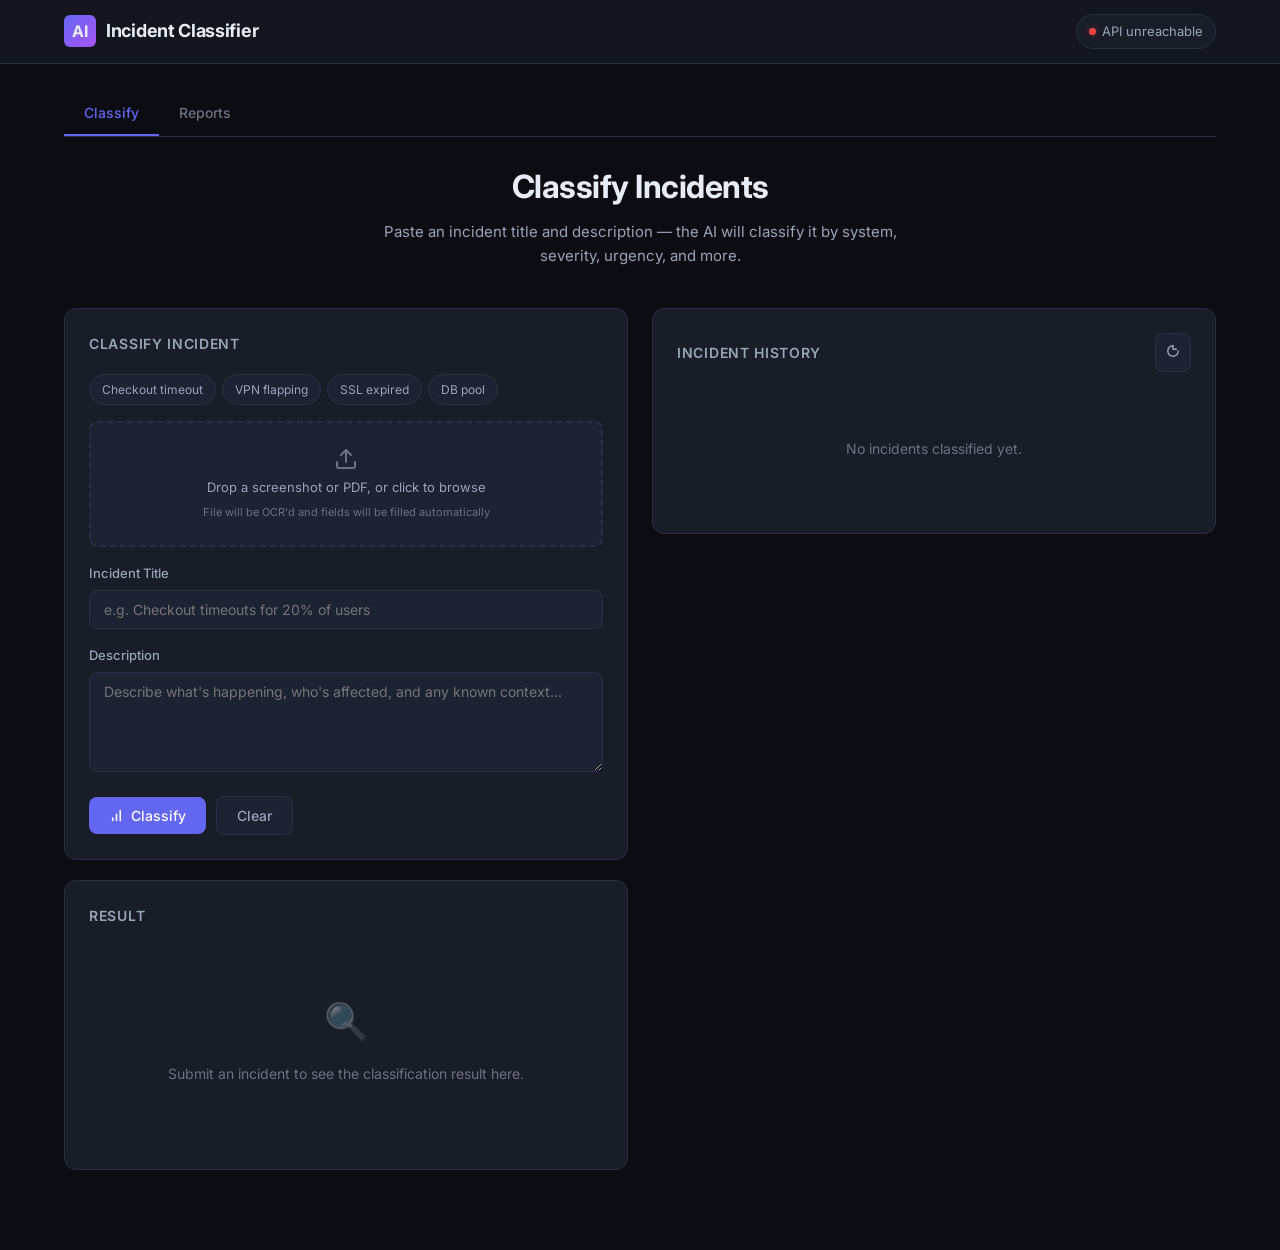
==== commit af8c672e: "Add OCR support with extracted_text field, file upload UI, and OCR microservice - New  field in Clas" ====
--- a/frontend/index.html
+++ b/frontend/index.html
@@ -5,209 +5,7 @@
 <meta name="viewport" content="width=device-width, initial-scale=1.0">
 <title>AI Incident Classifier</title>
 <link href="https://fonts.googleapis.com/css2?family=Inter:wght@400;500;600;700&display=swap" rel="stylesheet">
-<style>
-:root {
-  --bg-primary: #0b0d12; --bg-secondary: #13161e; --bg-card: #191d28;
-  --bg-input: #1e2333; --bg-hover: #242a3d; --border: #2a2f45;
-  --border-focus: #6366f1; --text-primary: #e8edf5; --text-secondary: #9ba3b8;
-  --text-muted: #6b7280; --accent: #6366f1; --accent-hover: #5457e5;
-  --accent-glow: rgba(99,102,241,0.15); --green: #22c55e;
-  --green-bg: rgba(34,197,94,0.08); --red: #ef4444;
-  --red-bg: rgba(239,68,68,0.08); --orange: #f59e0b;
-  --orange-bg: rgba(245,158,11,0.08); --blue: #3b82f6;
-  --blue-bg: rgba(59,130,246,0.08); --purple: #a855f7;
-  --purple-bg: rgba(168,85,247,0.08); --radius: 12px; --radius-sm: 8px;
-  --radius-xs: 6px; --transition: 180ms ease;
-}
-*, *::before, *::after { box-sizing: border-box; margin: 0; padding: 0; }
-body {
-  font-family: 'Inter', -apple-system, BlinkMacSystemFont, sans-serif;
-  background: var(--bg-primary); color: var(--text-primary);
-  min-height: 100vh; line-height: 1.6; -webkit-font-smoothing: antialiased;
-}
-
-/* Layout */
-.app-header {
-  border-bottom: 1px solid var(--border); background: var(--bg-secondary);
-  position: sticky; top: 0; z-index: 100; backdrop-filter: blur(12px);
-}
-.header-inner {
-  max-width: 1200px; margin: 0 auto; padding: 14px 24px;
-  display: flex; align-items: center; justify-content: space-between;
-}
-.logo { display: flex; align-items: center; gap: 10px; font-weight: 700; font-size: 18px; letter-spacing: -0.3px; }
-.logo-icon {
-  width: 32px; height: 32px; background: linear-gradient(135deg, var(--accent), #a855f7);
-  border-radius: var(--radius-xs); display: flex; align-items: center;
-  justify-content: center; font-size: 16px; font-weight: 700;
-}
-.health-badge {
-  display: flex; align-items: center; gap: 6px; font-size: 13px;
-  color: var(--text-secondary); padding: 6px 12px; border-radius: 20px;
-  background: var(--bg-card); border: 1px solid var(--border);
-}
-.health-dot { width: 7px; height: 7px; border-radius: 50%; background: var(--text-muted); }
-.health-dot.ok { background: var(--green); box-shadow: 0 0 6px rgba(34,197,94,0.4); }
-.health-dot.err { background: var(--red); box-shadow: 0 0 6px rgba(239,68,68,0.4); }
-.app-main { max-width: 1200px; margin: 0 auto; padding: 28px 24px 80px; }
-
-/* Tabs */
-.tabs { display: flex; margin-bottom: 24px; border-bottom: 1px solid var(--border); }
-.tab {
-  padding: 10px 20px; font-size: 14px; font-weight: 500; color: var(--text-muted);
-  cursor: pointer; border-bottom: 2px solid transparent; transition: all var(--transition);
-}
-.tab:hover { color: var(--text-primary); }
-.tab.active { color: var(--accent); border-bottom-color: var(--accent); }
-.tab-content { display: none; }
-.tab-content.active { display: block; }
-
-/* Hero */
-.hero { text-align: center; margin-bottom: 40px; }
-.hero h1 { font-size: 32px; font-weight: 700; letter-spacing: -0.5px; margin-bottom: 8px; }
-.hero p { color: var(--text-secondary); font-size: 15px; max-width: 520px; margin: 0 auto; }
-
-/* Two-column grid */
-.columns { display: grid; grid-template-columns: 1fr 1fr; gap: 24px; align-items: start; }
-@media (max-width: 820px) { .columns { grid-template-columns: 1fr; } }
-
-/* Cards */
-.card {
-  background: var(--bg-card); border: 1px solid var(--border);
-  border-radius: var(--radius); padding: 24px;
-}
-.card-title {
-  font-size: 14px; font-weight: 600; text-transform: uppercase;
-  letter-spacing: 0.05em; color: var(--text-secondary); margin-bottom: 18px;
-}
-
-/* Form */
-.form-group { margin-bottom: 16px; }
-.form-label { display: block; font-size: 13px; font-weight: 500; color: var(--text-secondary); margin-bottom: 6px; }
-.form-input, .form-textarea {
-  width: 100%; background: var(--bg-input); border: 1px solid var(--border);
-  border-radius: var(--radius-sm); color: var(--text-primary);
-  font-family: 'Inter', sans-serif; font-size: 14px; padding: 10px 14px;
-  transition: border-color var(--transition), box-shadow var(--transition); outline: none;
-}
-.form-input:focus, .form-textarea:focus { border-color: var(--border-focus); box-shadow: 0 0 0 3px var(--accent-glow); }
-.form-textarea { resize: vertical; min-height: 100px; }
-.form-actions { display: flex; gap: 10px; align-items: center; }
-
-/* Buttons */
-.btn {
-  display: inline-flex; align-items: center; gap: 7px; padding: 10px 20px;
-  border-radius: var(--radius-sm); font-family: 'Inter', sans-serif; font-size: 14px;
-  font-weight: 500; border: none; cursor: pointer; transition: all var(--transition);
-}
-.btn-primary { background: var(--accent); color: white; }
-.btn-primary:hover { background: var(--accent-hover); }
-.btn-primary:disabled { opacity: 0.5; cursor: not-allowed; }
-.btn-secondary { background: var(--bg-input); color: var(--text-secondary); border: 1px solid var(--border); }
-.btn-secondary:hover { background: var(--bg-hover); color: var(--text-primary); }
-.btn-icon {
-  padding: 10px; background: var(--bg-input); color: var(--text-secondary);
-  border: 1px solid var(--border); border-radius: var(--radius-sm);
-  cursor: pointer; transition: all var(--transition);
-}
-.btn-icon:hover { background: var(--bg-hover); color: var(--text-primary); }
-
-/* Presets */
-.presets { display: flex; flex-wrap: wrap; gap: 6px; margin-bottom: 16px; }
-.preset-chip {
-  padding: 5px 12px; border-radius: 20px; background: var(--bg-input);
-  border: 1px solid var(--border); color: var(--text-secondary); font-size: 12px;
-  cursor: pointer; transition: all var(--transition);
-}
-.preset-chip:hover { background: var(--accent-glow); border-color: var(--accent); color: var(--text-primary); }
-
-/* Spinner */
-.spinner { width: 16px; height: 16px; border: 2px solid rgba(255,255,255,0.2); border-top-color: white; border-radius: 50%; animation: spin 0.6s linear infinite; }
-@keyframes spin { to { transform: rotate(360deg); } }
-
-/* Result */
-.result-area { min-height: 200px; }
-.result-empty { color: var(--text-muted); font-size: 14px; text-align: center; padding: 48px 20px; }
-.result-empty-icon { font-size: 36px; margin-bottom: 12px; opacity: 0.4; }
-.result-error { background: var(--red-bg); border: 1px solid rgba(239,68,68,0.2); border-radius: var(--radius-sm); padding: 14px 16px; color: var(--red); font-size: 13px; margin-bottom: 12px; }
-.result-fallback { background: var(--orange-bg); border: 1px solid rgba(245,158,11,0.2); border-radius: var(--radius-sm); padding: 14px 16px; color: var(--orange); font-size: 13px; margin-bottom: 12px; }
-.tags-grid { display: grid; grid-template-columns: 1fr 1fr; gap: 10px; margin-bottom: 18px; }
-.tag-item { display: flex; flex-direction: column; gap: 2px; }
-.tag-label { font-size: 11px; font-weight: 600; text-transform: uppercase; letter-spacing: 0.05em; color: var(--text-muted); }
-.tag-value { font-size: 15px; font-weight: 600; padding: 6px 10px; border-radius: var(--radius-xs); display: inline-flex; align-items: center; gap: 6px; }
-.tag-confidence-high { background: var(--green-bg); color: var(--green); }
-.tag-confidence-medium { background: var(--orange-bg); color: var(--orange); }
-.tag-confidence-low { background: var(--red-bg); color: var(--red); }
-.reasoning-box { background: var(--bg-input); border-radius: var(--radius-sm); padding: 14px 16px; font-size: 13px; color: var(--text-secondary); line-height: 1.7; margin-bottom: 14px; }
-.reasoning-box strong { color: var(--text-primary); font-weight: 600; }
-.incident-id { font-size: 12px; color: var(--text-muted); font-family: 'SF Mono', 'Fira Code', monospace; }
-
-/* Related incidents */
-.related-section { margin-top: 18px; }
-.related-section h3 { font-size: 12px; font-weight: 600; text-transform: uppercase; letter-spacing: 0.05em; color: var(--text-muted); margin-bottom: 10px; }
-.related-item { background: var(--bg-input); border-radius: var(--radius-sm); padding: 12px 14px; margin-bottom: 8px; border-left: 3px solid var(--accent); }
-.related-item-header { display: flex; justify-content: space-between; align-items: center; margin-bottom: 4px; }
-.related-item-title { font-size: 13px; font-weight: 500; color: var(--text-primary); }
-.related-item-score { font-size: 12px; font-weight: 600; color: var(--accent); font-family: 'SF Mono', 'Fira Code', monospace; }
-.related-item-tags { display: flex; gap: 6px; flex-wrap: wrap; }
-.related-item-tag { font-size: 11px; padding: 2px 8px; border-radius: 4px; background: var(--bg-card); color: var(--text-muted); }
-
-/* History */
-.history-empty { color: var(--text-muted); font-size: 14px; text-align: center; padding: 48px 20px; }
-.history-item { background: var(--bg-input); border-radius: var(--radius-sm); padding: 12px 14px; margin-bottom: 8px; cursor: pointer; transition: border-color var(--transition); border: 1px solid transparent; }
-.history-item:hover { border-color: var(--border-focus); }
-.history-item-title { font-size: 13px; font-weight: 500; margin-bottom: 4px; white-space: nowrap; overflow: hidden; text-overflow: ellipsis; }
-.history-item-meta { display: flex; justify-content: space-between; font-size: 11px; color: var(--text-muted); }
-.history-item-types { display: flex; gap: 4px; flex-wrap: wrap; }
-.history-item-time { font-size: 11px; color: var(--text-muted); }
-.history-loading { text-align: center; color: var(--text-muted); padding: 32px; font-size: 13px; }
-
-/* Type pills */
-.type-pill { font-size: 10px; padding: 1px 7px; border-radius: 4px; font-weight: 500; }
-.type-severity-Critical { background: var(--red-bg); color: var(--red); }
-.type-severity-Major { background: var(--orange-bg); color: var(--orange); }
-.type-severity-Minor { background: var(--blue-bg); color: var(--blue); }
-.type-severity-Cosmetic { background: var(--purple-bg); color: var(--purple); }
-
-/* Report */
-.report-header { display: flex; justify-content: space-between; align-items: center; margin-bottom: 18px; }
-.report-header h2 { font-size: 18px; font-weight: 600; }
-.report-total { font-size: 13px; color: var(--text-muted); background: var(--bg-input); padding: 4px 12px; border-radius: 20px; }
-.report-period-btns { display: flex; gap: 6px; margin-bottom: 20px; }
-.report-period-btn {
-  padding: 6px 16px; border-radius: 20px; font-size: 13px; font-weight: 500;
-  border: 1px solid var(--border); background: var(--bg-input); color: var(--text-secondary);
-  cursor: pointer; transition: all var(--transition);
-}
-.report-period-btn:hover { border-color: var(--accent); color: var(--text-primary); }
-.report-period-btn.active { background: var(--accent); color: white; border-color: var(--accent); }
-.report-cluster { background: var(--bg-card); border: 1px solid var(--border); border-radius: var(--radius); padding: 16px 18px; margin-bottom: 12px; }
-.report-cluster-header { display: flex; justify-content: space-between; align-items: flex-start; margin-bottom: 8px; cursor: pointer; }
-.report-cluster-title { font-size: 15px; font-weight: 600; }
-.report-cluster-badges { display: flex; gap: 6px; flex-shrink: 0; }
-.report-badge { font-size: 11px; padding: 2px 8px; border-radius: 4px; font-weight: 500; }
-.report-badge-critical { background: var(--red-bg); color: var(--red); }
-.report-badge-major { background: var(--orange-bg); color: var(--orange); }
-.report-badge-minor { background: var(--blue-bg); color: var(--blue); }
-.report-summary { font-size: 13px; color: var(--text-secondary); line-height: 1.6; margin-bottom: 10px; }
-.report-incidents { display: none; margin-top: 10px; border-top: 1px solid var(--border); padding-top: 10px; }
-.report-incidents.open { display: block; }
-.report-incident-item { display: flex; justify-content: space-between; font-size: 13px; padding: 6px 0; color: var(--text-secondary); }
-.report-incident-title { flex: 1; }
-.report-incident-sev { font-weight: 500; margin-left: 12px; }
-.report-expand { font-size: 12px; color: var(--accent); cursor: pointer; user-select: none; }
-.report-empty { color: var(--text-muted); text-align: center; padding: 48px 20px; font-size: 14px; }
-
-/* Animations */
-@keyframes fadeIn { from { opacity: 0; transform: translateY(6px); } to { opacity: 1; transform: translateY(0); } }
-.fade-in { animation: fadeIn 0.25s ease-out; }
-
-/* Scrollbar */
-::-webkit-scrollbar { width: 6px; }
-::-webkit-scrollbar-track { background: transparent; }
-::-webkit-scrollbar-thumb { background: var(--border); border-radius: 3px; }
-::-webkit-scrollbar-thumb:hover { background: var(--text-muted); }
-</style>
+<link href="style.css" rel="stylesheet">
 </head>
 <body>
 
@@ -243,13 +41,26 @@
             <span class="preset-chip" data-title="Expired SSL certificate on customer portal" data-desc="Users see a security warning when visiting the portal. Certificate expired 2 days ago.">SSL expired</span>
             <span class="preset-chip" data-title="Database connection pool exhausted" data-desc="Production DB connection pool hit 100% utilization. App servers returning 503 errors intermittently.">DB pool</span>
           </div>
+          <div id="dropZone" class="drop-zone">
+            <div class="drop-zone-content">
+              <svg width="24" height="24" viewBox="0 0 24 24" fill="none" stroke="currentColor" stroke-width="2" stroke-linecap="round" stroke-linejoin="round"><path d="M21 15v4a2 2 0 0 1-2 2H5a2 2 0 0 1-2-2v-4"/><polyline points="17 8 12 3 7 8"/><line x1="12" y1="3" x2="12" y2="15"/></svg>
+              <span class="drop-zone-text">Drop a screenshot or PDF, or click to browse</span>
+              <span class="drop-zone-hint">File will be OCR'd and fields will be filled automatically</span>
+            </div>
+            <input type="file" id="fileInput" accept="image/png,image/jpeg,image/jpg,application/pdf" hidden>
+          </div>
+          <div id="ocrStatus" class="ocr-status" hidden></div>
           <div class="form-group">
             <label class="form-label" for="title">Incident Title</label>
-            <input class="form-input" id="title" type="text" placeholder="e.g. Checkout timeouts for 20% of users" />
+            <input class="form-input" id="title" type="text" placeholder="e.g. Checkout timeouts for 20% of users">
           </div>
           <div class="form-group">
             <label class="form-label" for="description">Description</label>
             <textarea class="form-textarea" id="description" placeholder="Describe what's happening, who's affected, and any known context…"></textarea>
+          </div>
+          <div class="form-group" id="extractedTextGroup" style="display:none">
+            <label class="form-label" for="extractedText">Extracted Text (from OCR)</label>
+            <textarea class="form-textarea" id="extractedText" placeholder="OCR text from screenshot/PDF will appear here…" style="min-height:80px"></textarea>
           </div>
           <div class="form-actions">
             <button class="btn btn-primary" id="classifyBtn">
@@ -259,7 +70,7 @@
             <button class="btn btn-secondary" id="clearBtn">Clear</button>
           </div>
         </div>
-        <div class="card" style="margin-top: 20px;">
+        <div class="card" style="margin-top:20px">
           <div class="card-title">Result</div>
           <div class="result-area" id="resultArea">
             <div class="result-empty fade-in">
@@ -271,7 +82,7 @@
       </div>
       <div>
         <div class="card">
-          <div class="card-title" style="display:flex;justify-content:space-between;align-items:center;">
+          <div class="card-title" style="display:flex;justify-content:space-between;align-items:center">
             <span>Incident History</span>
             <button class="btn-icon" id="refreshHistory" title="Refresh history">
               <svg width="14" height="14" viewBox="0 0 24 24" fill="none" stroke="currentColor" stroke-width="2.5" stroke-linecap="round" stroke-linejoin="round"><path d="M21 12a9 9 0 1 1-9-9"/><path d="M12 3v6h6"/></svg>
@@ -297,247 +108,6 @@
   </div>
 </main>
 
-<script>
-const API = window.location.origin + '/api';
-
-// ── Helpers ──
-const esc = s => typeof s === 'string' ? document.createElement('div').appendChild(document.createTextNode(s)).parentNode.innerHTML : s;
-
-// ── Health ──
-async function checkHealth() {
-  const dot = document.getElementById('healthDot');
-  const text = document.getElementById('healthText');
-  try {
-    const r = await fetch(API + '/health');
-    const d = await r.json();
-    dot.className = 'health-dot ok';
-    text.textContent = `OK · ${d.model}`;
-  } catch {
-    dot.className = 'health-dot err';
-    text.textContent = 'API unreachable';
-  }
-}
-
-// ── Classify ──
-async function classify() {
-  const title = document.getElementById('title').value.trim();
-  const desc = document.getElementById('description').value.trim();
-  if (!title) { showError('Please enter an incident title.'); return; }
-
-  const btn = document.getElementById('classifyBtn');
-  btn.disabled = true;
-  btn.innerHTML = '<span class="spinner"></span> Classifying…';
-
-  try {
-    const r = await fetch(API + '/classify', {
-      method: 'POST',
-      headers: { 'Content-Type': 'application/json' },
-      body: JSON.stringify({ title, description: desc }),
-    });
-    if (!r.ok) throw new Error((await r.json().catch(() => ({}))).detail || `HTTP ${r.status}`);
-    const data = await r.json();
-    renderResult(data);
-    addToHistory(data);
-    loadHistory();
-  } catch (e) {
-    showError(e.message);
-  } finally {
-    btn.disabled = false;
-    btn.innerHTML = '<svg width="15" height="15" viewBox="0 0 24 24" fill="none" stroke="currentColor" stroke-width="2.5" stroke-linecap="round" stroke-linejoin="round"><path d="M12 20V10"/><path d="M18 20V4"/><path d="M6 20v-4"/></svg> Classify';
-  }
-}
-
-function renderResult(data) {
-  const c = data.classification;
-  const area = document.getElementById('resultArea');
-  const sevClass = 'type-severity-' + c.severity.replace(/ /g, '');
-  const confClass = 'tag-confidence-' + c.confidence;
-  const isFallback = c.confidence === 'low' && c.reasoning && c.reasoning.startsWith('Classification failed');
-
-  const fallbackBanner = isFallback ? `<div class="result-fallback fade-in">⚠ Classification failed — using fallback values.</div>` : '';
-  const reasoning = c.reasoning && !isFallback ? `<div class="reasoning-box"><strong>Reasoning</strong><br>${esc(c.reasoning)}</div>` : '';
-
-  let relatedHTML = '';
-  if (data.related_incidents && data.related_incidents.length > 0) {
-    relatedHTML = `<div class="related-section"><h3>Related Incidents (${data.related_incidents.length})</h3>`;
-    for (const rel of data.related_incidents) {
-      relatedHTML += `
-        <div class="related-item fade-in">
-          <div class="related-item-header">
-            <span class="related-item-title">${esc(rel.title)}</span>
-            <span class="related-item-score">${(rel.similarity * 100).toFixed(0)}%</span>
-          </div>
-          <div class="related-item-tags">
-            <span class="related-item-tag">${esc(rel.classification.affected_system)}</span>
-            <span class="related-item-tag">${esc(rel.classification.severity)}</span>
-            <span class="related-item-tag">${esc(rel.classification.incident_type)}</span>
-          </div>
-        </div>`;
-    }
-    relatedHTML += '</div>';
-  }
-
-  area.innerHTML = `
-    <div class="fade-in">
-      ${fallbackBanner}
-      <div class="incident-id" style="margin-bottom:12px;">ID: ${esc(data.incident_id || '—')}</div>
-      <div class="tags-grid">
-        <div class="tag-item">
-          <span class="tag-label">System</span>
-          <span class="tag-value">${esc(c.affected_system)}</span>
-        </div>
-        <div class="tag-item">
-          <span class="tag-label">Service</span>
-          <span class="tag-value">${esc(c.service)}</span>
-        </div>
-        <div class="tag-item">
-          <span class="tag-label">Type</span>
-          <span class="tag-value" style="color:var(--blue);background:var(--blue-bg)">${esc(c.incident_type)}</span>
-        </div>
-        <div class="tag-item">
-          <span class="tag-label">Severity</span>
-          <span class="tag-value ${sevClass}">${esc(c.severity)}</span>
-        </div>
-        <div class="tag-item">
-          <span class="tag-label">Urgency</span>
-          <span class="tag-value ${confClass}">${esc(c.urgency)}</span>
-        </div>
-        <div class="tag-item">
-          <span class="tag-label">Category</span>
-          <span class="tag-value">${esc(c.category)}</span>
-        </div>
-        <div class="tag-item" style="grid-column:span 2">
-          <span class="tag-label">Confidence</span>
-          <span class="tag-value ${confClass}">${esc(c.confidence)}</span>
-        </div>
-      </div>
-      ${reasoning}
-      ${relatedHTML}
-    </div>`;
-}
-
-function showError(msg) {
-  document.getElementById('resultArea').innerHTML = `<div class="result-error fade-in">${esc(msg)}</div>`;
-}
-
-// ── History ──
-function loadHistory() {
-  const stored = localStorage.getItem('incident_history');
-  const items = stored ? JSON.parse(stored) : [];
-  const area = document.getElementById('historyArea');
-  if (items.length === 0) {
-    area.innerHTML = '<div class="history-empty fade-in">No incidents classified yet.</div>';
-    return;
-  }
-  area.innerHTML = items.slice().reverse().map(item =>
-    `<div class="history-item fade-in">
-      <div class="history-item-title">${esc(item.title)}</div>
-      <div class="history-item-meta">
-        <div class="history-item-types">
-          <span class="type-pill type-severity-${item.severity.replace(/ /g, '')}">${esc(item.severity)}</span>
-          <span class="type-pill" style="background:var(--blue-bg);color:var(--blue)">${esc(item.type)}</span>
-        </div>
-        <span class="history-item-time">${new Date(item.timestamp).toLocaleTimeString()}</span>
-      </div>
-    </div>`
-  ).join('');
-}
-function addToHistory(data) {
-  const stored = localStorage.getItem('incident_history');
-  const history = stored ? JSON.parse(stored) : [];
-  history.push({ id: data.incident_id, title: data.incident_title, severity: data.classification.severity, type: data.classification.incident_type, system: data.classification.affected_system, timestamp: new Date().toISOString() });
-  localStorage.setItem('incident_history', JSON.stringify(history));
-}
-
-// ── Reports ──
-async function loadReport(period) {
-  const area = document.getElementById('reportArea');
-  area.innerHTML = '<div class="history-loading">Loading report…</div>';
-  try {
-    const r = await fetch(API + '/reports/' + period);
-    renderReport(await r.json());
-  } catch (e) {
-    area.innerHTML = `<div class="result-error fade-in">Failed to load report: ${esc(e.message)}</div>`;
-  }
-}
-
-function renderReport(data) {
-  const area = document.getElementById('reportArea');
-  document.getElementById('reportTotal').textContent = `${data.total_incidents} incident${data.total_incidents !== 1 ? 's' : ''}`;
-
-  if (data.clusters.length === 0) {
-    area.innerHTML = '<div class="report-empty fade-in">No incidents in this period.</div>';
-    return;
-  }
-
-  area.innerHTML = data.clusters.map((cl, ci) => {
-    const badgeClass = 'report-badge-' + cl.worst_severity.toLowerCase();
-    const incidents = cl.incidents.map(i =>
-      `<div class="report-incident-item">
-        <span class="report-incident-title">${esc(i.title)}</span>
-        <span class="report-incident-sev type-pill type-severity-${i.severity.replace(/ /g, '')}">${esc(i.severity)}</span>
-      </div>`
-    ).join('');
-    return `<div class="report-cluster fade-in">
-      <div class="report-cluster-header" onclick="toggleIncidents(${ci})">
-        <span class="report-cluster-title">${esc(cl.affected_system)} / ${esc(cl.affected_service)}</span>
-        <div class="report-cluster-badges">
-          <span class="report-badge ${badgeClass}">${esc(cl.worst_severity)}</span>
-          <span class="report-badge" style="background:var(--bg-input);color:var(--text-muted)">${cl.count}</span>
-        </div>
-      </div>
-      <div class="report-summary">${esc(cl.summary)}</div>
-      <span class="report-expand" onclick="toggleIncidents(${ci})">Show details ▾</span>
-      <div class="report-incidents" id="report-incidents-${ci}">${incidents}</div>
-    </div>`;
-  }).join('');
-}
-
-function toggleIncidents(idx) {
-  const el = document.getElementById('report-incidents-' + idx);
-  el.classList.toggle('open');
-  el.previousElementSibling.textContent = el.classList.contains('open') ? 'Hide details ▴' : 'Show details ▾';
-}
-
-// ── Tabs ──
-function switchTab(name) {
-  document.querySelectorAll('.tab').forEach(t => t.classList.toggle('active', t.dataset.tab === name));
-  document.querySelectorAll('.tab-content').forEach(t => t.classList.toggle('active', t.id === 'tab-' + name));
-}
-
-// ── Event listeners ──
-document.getElementById('classifyBtn').addEventListener('click', classify);
-document.getElementById('clearBtn').addEventListener('click', () => {
-  document.getElementById('title').value = '';
-  document.getElementById('description').value = '';
-  document.getElementById('resultArea').innerHTML = `
-    <div class="result-empty fade-in">
-      <div class="result-empty-icon">🔍</div>
-      <div>Submit an incident to see the classification result here.</div>
-    </div>`;
-});
-document.getElementById('refreshHistory').addEventListener('click', loadHistory);
-document.querySelectorAll('.preset-chip').forEach(chip => {
-  chip.addEventListener('click', () => {
-    document.getElementById('title').value = chip.dataset.title;
-    document.getElementById('description').value = chip.dataset.desc;
-  });
-});
-document.querySelectorAll('.tab').forEach(t => t.addEventListener('click', () => switchTab(t.dataset.tab)));
-document.querySelectorAll('.report-period-btn').forEach(btn => {
-  btn.addEventListener('click', () => {
-    document.querySelectorAll('.report-period-btn').forEach(b => b.classList.remove('active'));
-    btn.classList.add('active');
-    loadReport(btn.dataset.period);
-  });
-});
-document.addEventListener('keydown', e => {
-  if (e.key === 'Enter' && (e.ctrlKey || e.metaKey)) { e.preventDefault(); classify(); }
-});
-
-checkHealth();
-loadHistory();
-loadReport('daily');
-</script>
+<script src="app.js"></script>
 </body>
 </html>
--- a/frontend/style.css
+++ b/frontend/style.css
@@ -0,0 +1,215 @@
+:root {
+  --bg-primary: #0b0d12; --bg-secondary: #13161e; --bg-card: #191d28;
+  --bg-input: #1e2333; --bg-hover: #242a3d; --border: #2a2f45;
+  --border-focus: #6366f1; --text-primary: #e8edf5; --text-secondary: #9ba3b8;
+  --text-muted: #6b7280; --accent: #6366f1; --accent-hover: #5457e5;
+  --accent-glow: rgba(99,102,241,0.15); --green: #22c55e;
+  --green-bg: rgba(34,197,94,0.08); --red: #ef4444;
+  --red-bg: rgba(239,68,68,0.08); --orange: #f59e0b;
+  --orange-bg: rgba(245,158,11,0.08); --blue: #3b82f6;
+  --blue-bg: rgba(59,130,246,0.08); --purple: #a855f7;
+  --purple-bg: rgba(168,85,247,0.08); --radius: 12px; --radius-sm: 8px;
+  --radius-xs: 6px; --transition: 180ms ease;
+}
+
+*, *::before, *::after { box-sizing: border-box; margin: 0; padding: 0; }
+
+body {
+  font-family: 'Inter', -apple-system, BlinkMacSystemFont, sans-serif;
+  background: var(--bg-primary); color: var(--text-primary);
+  min-height: 100vh; line-height: 1.6; -webkit-font-smoothing: antialiased;
+}
+
+/* ── Layout ── */
+.app-header {
+  border-bottom: 1px solid var(--border); background: var(--bg-secondary);
+  position: sticky; top: 0; z-index: 100; backdrop-filter: blur(12px);
+}
+.header-inner {
+  max-width: 1200px; margin: 0 auto; padding: 14px 24px;
+  display: flex; align-items: center; justify-content: space-between;
+}
+.logo { display: flex; align-items: center; gap: 10px; font-weight: 700; font-size: 18px; letter-spacing: -0.3px; }
+.logo-icon {
+  width: 32px; height: 32px; background: linear-gradient(135deg, var(--accent), #a855f7);
+  border-radius: var(--radius-xs); display: flex; align-items: center;
+  justify-content: center; font-size: 16px; font-weight: 700;
+}
+.health-badge {
+  display: flex; align-items: center; gap: 6px; font-size: 13px;
+  color: var(--text-secondary); padding: 6px 12px; border-radius: 20px;
+  background: var(--bg-card); border: 1px solid var(--border);
+}
+.health-dot { width: 7px; height: 7px; border-radius: 50%; background: var(--text-muted); }
+.health-dot.ok { background: var(--green); box-shadow: 0 0 6px rgba(34,197,94,0.4); }
+.health-dot.err { background: var(--red); box-shadow: 0 0 6px rgba(239,68,68,0.4); }
+.app-main { max-width: 1200px; margin: 0 auto; padding: 28px 24px 80px; }
+
+/* ── Tabs ── */
+.tabs { display: flex; margin-bottom: 24px; border-bottom: 1px solid var(--border); }
+.tab {
+  padding: 10px 20px; font-size: 14px; font-weight: 500; color: var(--text-muted);
+  cursor: pointer; border-bottom: 2px solid transparent; transition: all var(--transition);
+}
+.tab:hover { color: var(--text-primary); }
+.tab.active { color: var(--accent); border-bottom-color: var(--accent); }
+.tab-content { display: none; }
+.tab-content.active { display: block; }
+
+/* ── Hero ── */
+.hero { text-align: center; margin-bottom: 40px; }
+.hero h1 { font-size: 32px; font-weight: 700; letter-spacing: -0.5px; margin-bottom: 8px; }
+.hero p { color: var(--text-secondary); font-size: 15px; max-width: 520px; margin: 0 auto; }
+
+/* ── Grid ── */
+.columns { display: grid; grid-template-columns: 1fr 1fr; gap: 24px; align-items: start; }
+@media (max-width: 820px) { .columns { grid-template-columns: 1fr; } }
+
+/* ── Cards ── */
+.card { background: var(--bg-card); border: 1px solid var(--border); border-radius: var(--radius); padding: 24px; }
+.card-title {
+  font-size: 14px; font-weight: 600; text-transform: uppercase;
+  letter-spacing: 0.05em; color: var(--text-secondary); margin-bottom: 18px;
+}
+
+/* ── Form ── */
+.form-group { margin-bottom: 16px; }
+.form-label { display: block; font-size: 13px; font-weight: 500; color: var(--text-secondary); margin-bottom: 6px; }
+.form-input, .form-textarea {
+  width: 100%; background: var(--bg-input); border: 1px solid var(--border);
+  border-radius: var(--radius-sm); color: var(--text-primary);
+  font-family: 'Inter', sans-serif; font-size: 14px; padding: 10px 14px;
+  transition: border-color var(--transition), box-shadow var(--transition); outline: none;
+}
+.form-input:focus, .form-textarea:focus { border-color: var(--border-focus); box-shadow: 0 0 0 3px var(--accent-glow); }
+.form-textarea { resize: vertical; min-height: 100px; }
+.form-actions { display: flex; gap: 10px; align-items: center; }
+
+/* ── Buttons ── */
+.btn {
+  display: inline-flex; align-items: center; gap: 7px; padding: 10px 20px;
+  border-radius: var(--radius-sm); font-family: 'Inter', sans-serif; font-size: 14px;
+  font-weight: 500; border: none; cursor: pointer; transition: all var(--transition);
+}
+.btn-primary { background: var(--accent); color: white; }
+.btn-primary:hover { background: var(--accent-hover); }
+.btn-primary:disabled { opacity: 0.5; cursor: not-allowed; }
+.btn-secondary { background: var(--bg-input); color: var(--text-secondary); border: 1px solid var(--border); }
+.btn-secondary:hover { background: var(--bg-hover); color: var(--text-primary); }
+.btn-icon {
+  padding: 10px; background: var(--bg-input); color: var(--text-secondary);
+  border: 1px solid var(--border); border-radius: var(--radius-sm);
+  cursor: pointer; transition: all var(--transition);
+}
+.btn-icon:hover { background: var(--bg-hover); color: var(--text-primary); }
+
+/* ── Presets ── */
+.presets { display: flex; flex-wrap: wrap; gap: 6px; margin-bottom: 16px; }
+.preset-chip {
+  padding: 5px 12px; border-radius: 20px; background: var(--bg-input);
+  border: 1px solid var(--border); color: var(--text-secondary); font-size: 12px;
+  cursor: pointer; transition: all var(--transition);
+}
+.preset-chip:hover { background: var(--accent-glow); border-color: var(--accent); color: var(--text-primary); }
+
+/* ── Drop zone ── */
+.drop-zone {
+  border: 2px dashed var(--border); border-radius: var(--radius-sm);
+  padding: 24px 16px; margin-bottom: 16px; text-align: center;
+  cursor: pointer; transition: all var(--transition); background: var(--bg-input);
+}
+.drop-zone:hover, .drop-zone.drag-over { border-color: var(--accent); background: var(--accent-glow); }
+.drop-zone-content { display: flex; flex-direction: column; align-items: center; gap: 6px; color: var(--text-muted); }
+.drop-zone-text { font-size: 13px; color: var(--text-secondary); }
+.drop-zone-hint { font-size: 11px; color: var(--text-muted); }
+.ocr-status { font-size: 13px; padding: 8px 12px; border-radius: var(--radius-sm); margin-bottom: 12px; }
+.ocr-status.loading { background: var(--blue-bg); color: var(--blue); }
+.ocr-status.done { background: var(--green-bg); color: var(--green); }
+.ocr-status.error { background: var(--red-bg); color: var(--red); }
+
+/* ── Spinner ── */
+.spinner { width: 16px; height: 16px; border: 2px solid rgba(255,255,255,0.2); border-top-color: white; border-radius: 50%; animation: spin 0.6s linear infinite; }
+@keyframes spin { to { transform: rotate(360deg); } }
+
+/* ── Result ── */
+.result-area { min-height: 200px; }
+.result-empty { color: var(--text-muted); font-size: 14px; text-align: center; padding: 48px 20px; }
+.result-empty-icon { font-size: 36px; margin-bottom: 12px; opacity: 0.4; }
+.result-error { background: var(--red-bg); border: 1px solid rgba(239,68,68,0.2); border-radius: var(--radius-sm); padding: 14px 16px; color: var(--red); font-size: 13px; margin-bottom: 12px; }
+.result-fallback { background: var(--orange-bg); border: 1px solid rgba(245,158,11,0.2); border-radius: var(--radius-sm); padding: 14px 16px; color: var(--orange); font-size: 13px; margin-bottom: 12px; }
+.tags-grid { display: grid; grid-template-columns: 1fr 1fr; gap: 10px; margin-bottom: 18px; }
+.tag-item { display: flex; flex-direction: column; gap: 2px; }
+.tag-label { font-size: 11px; font-weight: 600; text-transform: uppercase; letter-spacing: 0.05em; color: var(--text-muted); }
+.tag-value { font-size: 15px; font-weight: 600; padding: 6px 10px; border-radius: var(--radius-xs); display: inline-flex; align-items: center; gap: 6px; }
+.tag-confidence-high { background: var(--green-bg); color: var(--green); }
+.tag-confidence-medium { background: var(--orange-bg); color: var(--orange); }
+.tag-confidence-low { background: var(--red-bg); color: var(--red); }
+.reasoning-box { background: var(--bg-input); border-radius: var(--radius-sm); padding: 14px 16px; font-size: 13px; color: var(--text-secondary); line-height: 1.7; margin-bottom: 14px; }
+.reasoning-box strong { color: var(--text-primary); font-weight: 600; }
+.incident-id { font-size: 12px; color: var(--text-muted); font-family: 'SF Mono', 'Fira Code', monospace; }
+
+/* ── Related incidents ── */
+.related-section { margin-top: 18px; }
+.related-section h3 { font-size: 12px; font-weight: 600; text-transform: uppercase; letter-spacing: 0.05em; color: var(--text-muted); margin-bottom: 10px; }
+.related-item { background: var(--bg-input); border-radius: var(--radius-sm); padding: 12px 14px; margin-bottom: 8px; border-left: 3px solid var(--accent); }
+.related-item-header { display: flex; justify-content: space-between; align-items: center; margin-bottom: 4px; }
+.related-item-title { font-size: 13px; font-weight: 500; color: var(--text-primary); }
+.related-item-score { font-size: 12px; font-weight: 600; color: var(--accent); font-family: 'SF Mono', 'Fira Code', monospace; }
+.related-item-tags { display: flex; gap: 6px; flex-wrap: wrap; }
+.related-item-tag { font-size: 11px; padding: 2px 8px; border-radius: 4px; background: var(--bg-card); color: var(--text-muted); }
+
+/* ── History ── */
+.history-empty { color: var(--text-muted); font-size: 14px; text-align: center; padding: 48px 20px; }
+.history-item { background: var(--bg-input); border-radius: var(--radius-sm); padding: 12px 14px; margin-bottom: 8px; cursor: pointer; transition: border-color var(--transition); border: 1px solid transparent; }
+.history-item:hover { border-color: var(--border-focus); }
+.history-item-title { font-size: 13px; font-weight: 500; margin-bottom: 4px; white-space: nowrap; overflow: hidden; text-overflow: ellipsis; }
+.history-item-meta { display: flex; justify-content: space-between; font-size: 11px; color: var(--text-muted); }
+.history-item-types { display: flex; gap: 4px; flex-wrap: wrap; }
+.history-item-time { font-size: 11px; color: var(--text-muted); }
+.history-loading { text-align: center; color: var(--text-muted); padding: 32px; font-size: 13px; }
+
+/* ── Type pills ── */
+.type-pill { font-size: 10px; padding: 1px 7px; border-radius: 4px; font-weight: 500; }
+.type-severity-Critical { background: var(--red-bg); color: var(--red); }
+.type-severity-Major { background: var(--orange-bg); color: var(--orange); }
+.type-severity-Minor { background: var(--blue-bg); color: var(--blue); }
+.type-severity-Cosmetic { background: var(--purple-bg); color: var(--purple); }
+
+/* ── Report ── */
+.report-header { display: flex; justify-content: space-between; align-items: center; margin-bottom: 18px; }
+.report-header h2 { font-size: 18px; font-weight: 600; }
+.report-total { font-size: 13px; color: var(--text-muted); background: var(--bg-input); padding: 4px 12px; border-radius: 20px; }
+.report-period-btns { display: flex; gap: 6px; margin-bottom: 20px; }
+.report-period-btn {
+  padding: 6px 16px; border-radius: 20px; font-size: 13px; font-weight: 500;
+  border: 1px solid var(--border); background: var(--bg-input); color: var(--text-secondary);
+  cursor: pointer; transition: all var(--transition);
+}
+.report-period-btn:hover { border-color: var(--accent); color: var(--text-primary); }
+.report-period-btn.active { background: var(--accent); color: white; border-color: var(--accent); }
+.report-cluster { background: var(--bg-card); border: 1px solid var(--border); border-radius: var(--radius); padding: 16px 18px; margin-bottom: 12px; }
+.report-cluster-header { display: flex; justify-content: space-between; align-items: flex-start; margin-bottom: 8px; cursor: pointer; }
+.report-cluster-title { font-size: 15px; font-weight: 600; }
+.report-cluster-badges { display: flex; gap: 6px; flex-shrink: 0; }
+.report-badge { font-size: 11px; padding: 2px 8px; border-radius: 4px; font-weight: 500; }
+.report-badge-critical { background: var(--red-bg); color: var(--red); }
+.report-badge-major { background: var(--orange-bg); color: var(--orange); }
+.report-badge-minor { background: var(--blue-bg); color: var(--blue); }
+.report-summary { font-size: 13px; color: var(--text-secondary); line-height: 1.6; margin-bottom: 10px; }
+.report-incidents { display: none; margin-top: 10px; border-top: 1px solid var(--border); padding-top: 10px; }
+.report-incidents.open { display: block; }
+.report-incident-item { display: flex; justify-content: space-between; font-size: 13px; padding: 6px 0; color: var(--text-secondary); }
+.report-incident-title { flex: 1; }
+.report-incident-sev { font-weight: 500; margin-left: 12px; }
+.report-expand { font-size: 12px; color: var(--accent); cursor: pointer; user-select: none; }
+.report-empty { color: var(--text-muted); text-align: center; padding: 48px 20px; font-size: 14px; }
+
+/* ── Animations ── */
+@keyframes fadeIn { from { opacity: 0; transform: translateY(6px); } to { opacity: 1; transform: translateY(0); } }
+.fade-in { animation: fadeIn 0.25s ease-out; }
+
+/* ── Scrollbar ── */
+::-webkit-scrollbar { width: 6px; }
+::-webkit-scrollbar-track { background: transparent; }
+::-webkit-scrollbar-thumb { background: var(--border); border-radius: 3px; }
+::-webkit-scrollbar-thumb:hover { background: var(--text-muted); }
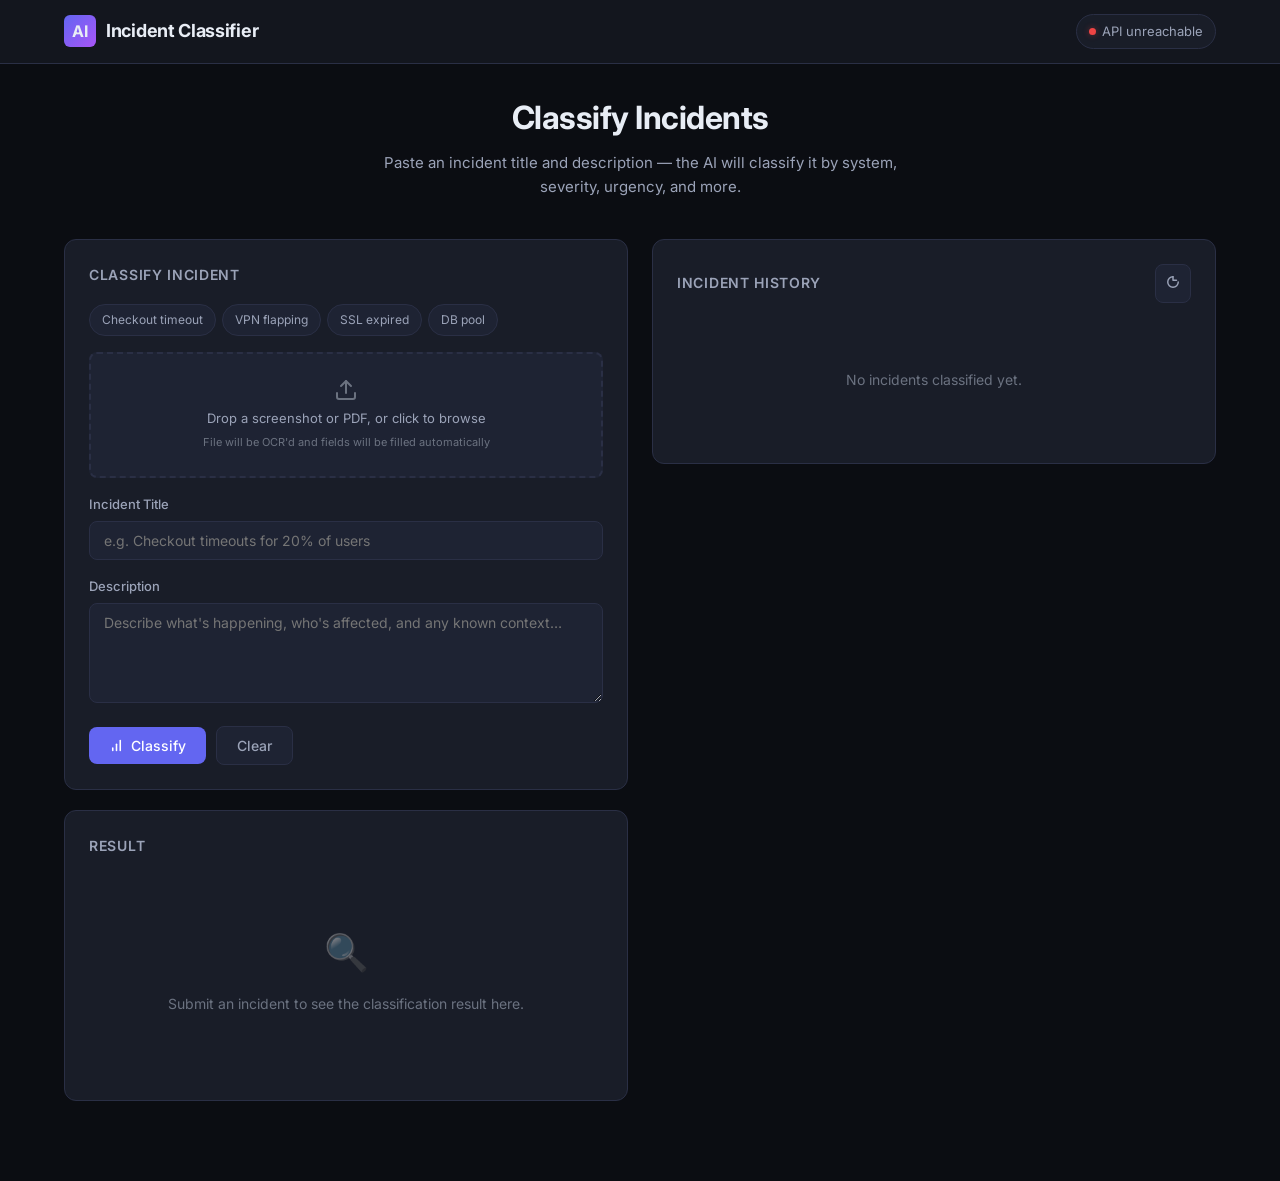
==== commit 74b73865: "Strip main to Phase 1: classification + live duplicate detection Management paused Phase 2-3 (cluste" ====
--- a/frontend/index.html
+++ b/frontend/index.html
@@ -20,11 +20,6 @@
 </header>
 
 <main class="app-main">
-  <div class="tabs">
-    <span class="tab active" data-tab="classify">Classify</span>
-    <span class="tab" data-tab="reports">Reports</span>
-  </div>
-
   <!-- Classify Tab -->
   <div class="tab-content active" id="tab-classify">
     <div class="hero">
@@ -93,19 +88,6 @@
       </div>
     </div>
   </div>
-
-  <!-- Reports Tab -->
-  <div class="tab-content" id="tab-reports">
-    <div class="report-header">
-      <h2>Incident Reports</h2>
-      <span class="report-total" id="reportTotal">—</span>
-    </div>
-    <div class="report-period-btns">
-      <span class="report-period-btn active" data-period="daily">Today</span>
-      <span class="report-period-btn" data-period="weekly">This Week</span>
-    </div>
-    <div id="reportArea"><div class="report-empty">Select a period to generate a report.</div></div>
-  </div>
 </main>
 
 <script src="app.js"></script>
--- a/frontend/style.css
+++ b/frontend/style.css
@@ -45,14 +45,7 @@
 .health-dot.err { background: var(--red); box-shadow: 0 0 6px rgba(239,68,68,0.4); }
 .app-main { max-width: 1200px; margin: 0 auto; padding: 28px 24px 80px; }
 
-/* ── Tabs ── */
-.tabs { display: flex; margin-bottom: 24px; border-bottom: 1px solid var(--border); }
-.tab {
-  padding: 10px 20px; font-size: 14px; font-weight: 500; color: var(--text-muted);
-  cursor: pointer; border-bottom: 2px solid transparent; transition: all var(--transition);
-}
-.tab:hover { color: var(--text-primary); }
-.tab.active { color: var(--accent); border-bottom-color: var(--accent); }
+/* ── Tab content (single Classify view for now) ── */
 .tab-content { display: none; }
 .tab-content.active { display: block; }
 
@@ -148,9 +141,10 @@
 .reasoning-box strong { color: var(--text-primary); font-weight: 600; }
 .incident-id { font-size: 12px; color: var(--text-muted); font-family: 'SF Mono', 'Fira Code', monospace; }
 
-/* ── Related incidents ── */
+/* ── Related incidents (live duplicate check) ── */
 .related-section { margin-top: 18px; }
-.related-section h3 { font-size: 12px; font-weight: 600; text-transform: uppercase; letter-spacing: 0.05em; color: var(--text-muted); margin-bottom: 10px; }
+.related-section h3 { font-size: 12px; font-weight: 600; text-transform: uppercase; letter-spacing: 0.05em; color: var(--orange); margin-bottom: 4px; }
+.related-hint { font-size: 12px; color: var(--text-muted); margin-bottom: 10px; }
 .related-item { background: var(--bg-input); border-radius: var(--radius-sm); padding: 12px 14px; margin-bottom: 8px; border-left: 3px solid var(--accent); }
 .related-item-header { display: flex; justify-content: space-between; align-items: center; margin-bottom: 4px; }
 .related-item-title { font-size: 13px; font-weight: 500; color: var(--text-primary); }
@@ -160,13 +154,20 @@
 
 /* ── History ── */
 .history-empty { color: var(--text-muted); font-size: 14px; text-align: center; padding: 48px 20px; }
-.history-item { background: var(--bg-input); border-radius: var(--radius-sm); padding: 12px 14px; margin-bottom: 8px; cursor: pointer; transition: border-color var(--transition); border: 1px solid transparent; }
+.history-item { background: var(--bg-input); border-radius: var(--radius-sm); padding: 12px 14px; margin-bottom: 8px; transition: border-color var(--transition); border: 1px solid transparent; }
 .history-item:hover { border-color: var(--border-focus); }
+.history-item.resolved { opacity: 0.55; }
 .history-item-title { font-size: 13px; font-weight: 500; margin-bottom: 4px; white-space: nowrap; overflow: hidden; text-overflow: ellipsis; }
-.history-item-meta { display: flex; justify-content: space-between; font-size: 11px; color: var(--text-muted); }
+.history-item-meta { display: flex; justify-content: space-between; align-items: center; gap: 8px; font-size: 11px; color: var(--text-muted); }
 .history-item-types { display: flex; gap: 4px; flex-wrap: wrap; }
 .history-item-time { font-size: 11px; color: var(--text-muted); }
 .history-loading { text-align: center; color: var(--text-muted); padding: 32px; font-size: 13px; }
+.resolve-btn {
+  font-size: 11px; padding: 3px 10px; border-radius: 12px; border: 1px solid var(--border);
+  background: var(--bg-card); color: var(--text-secondary); cursor: pointer; transition: all var(--transition);
+}
+.resolve-btn:hover { border-color: var(--green); color: var(--green); }
+.resolve-badge { font-size: 11px; padding: 3px 10px; border-radius: 12px; background: var(--green-bg); color: var(--green); }
 
 /* ── Type pills ── */
 .type-pill { font-size: 10px; padding: 1px 7px; border-radius: 4px; font-weight: 500; }
@@ -174,35 +175,6 @@
 .type-severity-Major { background: var(--orange-bg); color: var(--orange); }
 .type-severity-Minor { background: var(--blue-bg); color: var(--blue); }
 .type-severity-Cosmetic { background: var(--purple-bg); color: var(--purple); }
-
-/* ── Report ── */
-.report-header { display: flex; justify-content: space-between; align-items: center; margin-bottom: 18px; }
-.report-header h2 { font-size: 18px; font-weight: 600; }
-.report-total { font-size: 13px; color: var(--text-muted); background: var(--bg-input); padding: 4px 12px; border-radius: 20px; }
-.report-period-btns { display: flex; gap: 6px; margin-bottom: 20px; }
-.report-period-btn {
-  padding: 6px 16px; border-radius: 20px; font-size: 13px; font-weight: 500;
-  border: 1px solid var(--border); background: var(--bg-input); color: var(--text-secondary);
-  cursor: pointer; transition: all var(--transition);
-}
-.report-period-btn:hover { border-color: var(--accent); color: var(--text-primary); }
-.report-period-btn.active { background: var(--accent); color: white; border-color: var(--accent); }
-.report-cluster { background: var(--bg-card); border: 1px solid var(--border); border-radius: var(--radius); padding: 16px 18px; margin-bottom: 12px; }
-.report-cluster-header { display: flex; justify-content: space-between; align-items: flex-start; margin-bottom: 8px; cursor: pointer; }
-.report-cluster-title { font-size: 15px; font-weight: 600; }
-.report-cluster-badges { display: flex; gap: 6px; flex-shrink: 0; }
-.report-badge { font-size: 11px; padding: 2px 8px; border-radius: 4px; font-weight: 500; }
-.report-badge-critical { background: var(--red-bg); color: var(--red); }
-.report-badge-major { background: var(--orange-bg); color: var(--orange); }
-.report-badge-minor { background: var(--blue-bg); color: var(--blue); }
-.report-summary { font-size: 13px; color: var(--text-secondary); line-height: 1.6; margin-bottom: 10px; }
-.report-incidents { display: none; margin-top: 10px; border-top: 1px solid var(--border); padding-top: 10px; }
-.report-incidents.open { display: block; }
-.report-incident-item { display: flex; justify-content: space-between; font-size: 13px; padding: 6px 0; color: var(--text-secondary); }
-.report-incident-title { flex: 1; }
-.report-incident-sev { font-weight: 500; margin-left: 12px; }
-.report-expand { font-size: 12px; color: var(--accent); cursor: pointer; user-select: none; }
-.report-empty { color: var(--text-muted); text-align: center; padding: 48px 20px; font-size: 14px; }
 
 /* ── Animations ── */
 @keyframes fadeIn { from { opacity: 0; transform: translateY(6px); } to { opacity: 1; transform: translateY(0); } }
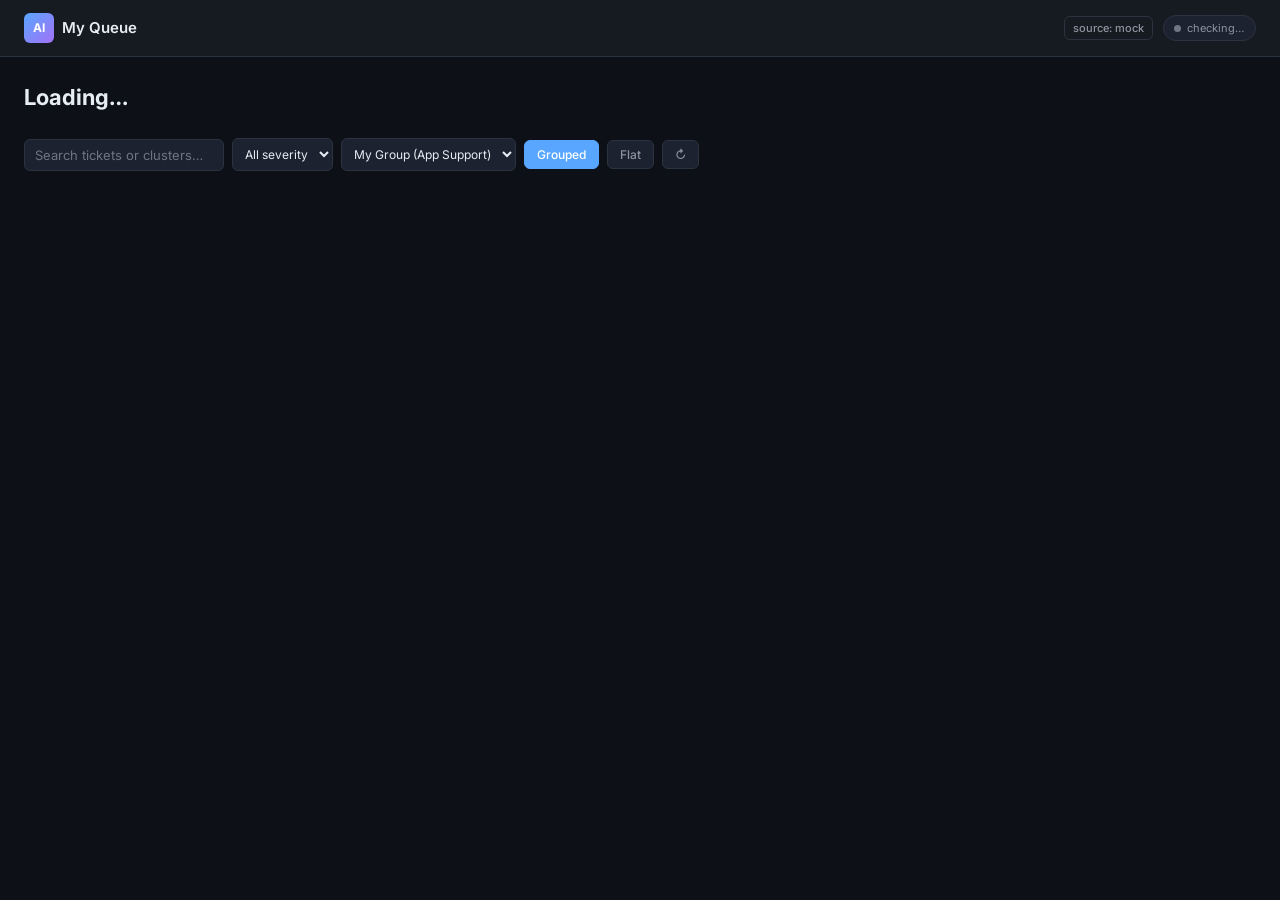
==== commit 448b5a47: "frontend: replace old classify form with new dashboard at frontend/dashboard/ Old classify form (ind" ====
--- a/frontend/index.html
+++ b/frontend/index.html
@@ -3,93 +3,356 @@
 <head>
 <meta charset="UTF-8">
 <meta name="viewport" content="width=device-width, initial-scale=1.0">
-<title>AI Incident Classifier</title>
-<link href="https://fonts.googleapis.com/css2?family=Inter:wght@400;500;600;700&display=swap" rel="stylesheet">
-<link href="style.css" rel="stylesheet">
+<title>My Queue — Incident Classifier</title>
+<link rel="preconnect" href="https://fonts.googleapis.com">
+<link href="https://fonts.googleapis.com/css2?family=Inter:wght@400;500;600;700&family=IBM+Plex+Sans+Arabic:wght@400;500;600&display=swap" rel="stylesheet">
+<style>
+:root{--bg:#0d1117;--surface:#161b22;--surface-2:#1c2230;--border:#2b333f;--text:#e6edf3;--text-dim:#8b949e;--text-faint:#6e7681;--accent:#58a6ff;--crit:#f85149;--major:#e8963c;--minor:#3fb950;--low:#3fb950;--radius:8px;--radius-sm:6px}
+*{box-sizing:border-box;margin:0;padding:0}
+html,body{height:100%}
+body{font-family:'Inter','IBM Plex Sans Arabic',system-ui,sans-serif;background:var(--bg);color:var(--text);font-size:14px;line-height:1.5}
+[dir=rtl],.rtl{direction:rtl;text-align:right;font-family:'IBM Plex Sans Arabic','Inter',sans-serif}
+header{background:var(--surface);border-bottom:1px solid var(--border);padding:0 24px;position:sticky;top:0;z-index:100}
+.header-inner{max-width:1400px;margin:0 auto;display:flex;align-items:center;justify-content:space-between;height:56px;gap:16px}
+.logo{display:flex;align-items:center;gap:8px;font-weight:600;font-size:15px}
+.logo-icon{width:30px;height:30px;border-radius:6px;background:linear-gradient(135deg,#58a6ff,#a371f7);display:flex;align-items:center;justify-content:center;font-weight:700;font-size:12px;color:#fff}
+.header-right{display:flex;align-items:center;gap:10px}
+.health-badge{display:flex;align-items:center;gap:6px;padding:4px 10px;border-radius:20px;background:var(--surface-2);border:1px solid var(--border);font-size:11px;color:var(--text-dim)}
+.health-dot{width:7px;height:7px;border-radius:50%;background:var(--text-faint)}
+.health-dot.ok{background:var(--low);box-shadow:0 0 6px rgba(63,185,80,.6)}
+.health-dot.err{background:var(--crit);box-shadow:0 0 6px rgba(248,81,73,.6)}
+.api-toggle{background:none;border:1px solid var(--border);color:var(--text-dim);padding:4px 8px;border-radius:var(--radius-sm);cursor:pointer;font-size:11px;font-family:inherit;font-weight:500}
+.api-toggle:hover{border-color:var(--accent);color:var(--accent)}
+main{max-width:1400px;margin:0 auto;padding:24px}
+.headline{font-size:22px;font-weight:700;margin-bottom:4px}
+.headline span{font-size:13px;font-weight:600;color:var(--accent);vertical-align:middle}
+.subline{display:flex;flex-wrap:wrap;gap:10px;align-items:center;font-size:13px;color:var(--text-dim);margin-bottom:20px}
+.subline .who{font-weight:500;color:var(--text)}
+.chip{padding:2px 10px;border-radius:12px;font-size:11px;font-weight:600}
+.chip.crit{background:rgba(248,81,73,.12);color:var(--crit)}
+.filter-bar{display:flex;flex-wrap:wrap;gap:8px;align-items:center;margin-bottom:16px}
+.filter-bar .count{font-size:12px;color:var(--text-faint);margin-left:auto}
+.form-input{background:var(--surface-2);border:1px solid var(--border);border-radius:var(--radius-sm);color:var(--text);padding:7px 10px;font-size:13px;font-family:inherit;outline:none;transition:border-color .15s}
+.form-input:focus{border-color:var(--accent)}
+.form-input::placeholder{color:var(--text-faint)}
+.form-select{background:var(--surface-2);border:1px solid var(--border);border-radius:var(--radius-sm);color:var(--text);padding:7px 8px;font-size:12px;font-family:inherit;cursor:pointer}
+.btn{background:var(--surface-2);border:1px solid var(--border);border-radius:var(--radius-sm);color:var(--text-dim);padding:6px 12px;font-size:12px;font-family:inherit;font-weight:500;cursor:pointer;transition:all .15s}
+.btn:hover{border-color:var(--accent);color:var(--text)}
+.btn.active{background:var(--accent);border-color:var(--accent);color:#fff}
+.cluster{margin-bottom:10px;border-radius:var(--radius);border:1px solid var(--border);background:var(--surface);overflow:hidden}
+.cluster-head{display:flex;align-items:center;gap:10px;padding:12px 14px;cursor:pointer;user-select:none;transition:background .15s}
+.cluster-head:hover{background:var(--surface-2)}
+.chev{font-size:10px;color:var(--text-faint);transition:transform .15s;width:12px;text-align:center}
+.cluster.open .chev{transform:rotate(90deg)}
+.c-title{flex:1;min-width:0}
+.c-name{font-weight:600;font-size:14px;display:block;margin-bottom:2px}
+.c-tags{display:flex;flex-wrap:wrap;gap:5px}
+.tag{font-size:10.5px;padding:1px 7px;border-radius:4px;background:var(--surface-2);color:var(--text-dim);border:1px solid var(--border)}
+.tag.sys{background:rgba(88,166,255,.08);color:var(--accent);border-color:rgba(88,166,255,.2)}
+.tag.growth{color:var(--crit);background:rgba(248,81,73,.08);border-color:rgba(248,81,73,.2)}
+.c-right{text-align:right}
+.sev{font-size:10px;font-weight:700;text-transform:uppercase;letter-spacing:.04em;padding:3px 9px;border-radius:4px}
+.sev.Critical{background:rgba(248,81,73,.12);color:var(--crit)}
+.sev.Major{background:rgba(232,150,60,.12);color:var(--major)}
+.sev.Minor{background:rgba(63,185,80,.12);color:var(--minor)}
+.sev.Cosmetic{background:rgba(139,148,158,.12);color:var(--text-dim)}
+.c-body{display:none;border-top:1px solid var(--border);padding:0}
+.cluster.open .c-body{display:block}
+.c-summary{padding:10px 14px;font-size:12.5px;color:var(--text-dim);line-height:1.6;border-bottom:1px solid var(--border)}
+.c-actions{display:flex;flex-wrap:wrap;gap:6px;padding:10px 14px;border-bottom:1px solid var(--border)}
+.c-actions .btn.primary{background:var(--accent);border-color:var(--accent);color:#fff}
+.c-actions .btn.primary:hover{opacity:.85}
+.btn.danger{color:var(--crit);border-color:rgba(248,81,73,.3)}
+.btn.danger:hover{background:rgba(248,81,73,.08);border-color:var(--crit)}
+.t-rows{padding:4px 0}
+.t-row{display:flex;align-items:center;gap:8px;padding:8px 14px;transition:background .1s}
+.t-row:hover{background:var(--surface-2)}
+.t-id{font-size:10.5px;color:var(--text-faint);font-family:monospace;width:60px;flex-shrink:0}
+.t-main{flex:1;min-width:0}
+.t-title{font-size:13px;font-weight:500}
+.t-meta{font-size:11px;color:var(--text-faint);margin-top:1px}
+.t-right{display:flex;align-items:center;gap:8px;flex-shrink:0}
+.sim{font-size:11px;color:var(--accent);font-family:monospace;font-weight:500}
+.mini-sev{width:8px;height:8px;border-radius:50%;display:inline-block}
+.mini-sev.Critical{background:var(--crit)}
+.mini-sev.Major{background:var(--major)}
+.mini-sev.Minor{background:var(--minor)}
+.mini-sev.Cosmetic{background:var(--text-faint)}
+.x-btn{background:none;border:none;color:var(--text-faint);cursor:pointer;font-size:13px;padding:2px;opacity:0;transition:opacity .15s}
+.t-row:hover .x-btn,.t-row:focus-within .x-btn{opacity:1}
+.x-btn:hover{color:var(--crit)}
+.ind-section{margin-top:16px}
+.ind-head{display:flex;align-items:center;gap:10px;font-size:12px;font-weight:600;color:var(--text-dim);text-transform:uppercase;letter-spacing:.04em;margin-bottom:8px}
+.ind-head .line{flex:1;height:1px;background:var(--border)}
+.ind-table .t-row{padding:6px 14px;border:1px solid transparent;border-radius:var(--radius-sm)}
+.ind-table .t-row:hover{border-color:var(--border)}
+.empty{text-align:center;padding:32px;color:var(--text-faint);font-size:13px}
+.timer{font-size:11px;color:var(--text-faint);text-align:center;padding:16px 0 8px}
+.toast{position:fixed;bottom:24px;left:50%;transform:translateX(-50%);background:var(--surface);border:1px solid var(--border);border-radius:var(--radius);padding:10px 20px;font-size:13px;color:var(--text);box-shadow:0 4px 16px rgba(0,0,0,.5);z-index:999;opacity:0;transition:opacity .25s}
+.toast.show{opacity:1}
+::-webkit-scrollbar{width:5px}
+::-webkit-scrollbar-track{background:transparent}
+::-webkit-scrollbar-thumb{background:var(--border);border-radius:3px}
+</style>
 </head>
 <body>
 
-<header class="app-header">
+<header>
   <div class="header-inner">
-    <div class="logo"><div class="logo-icon">AI</div> Incident Classifier</div>
-    <div class="health-badge" id="healthBadge">
-      <span class="health-dot" id="healthDot"></span>
-      <span id="healthText">Checking…</span>
+    <div class="logo"><div class="logo-icon">AI</div> My Queue</div>
+    <div class="header-right">
+      <button class="api-toggle" id="srcToggle">source: mock</button>
+      <div class="health-badge">
+        <span class="health-dot" id="healthDot"></span>
+        <span id="healthText">checking…</span>
+      </div>
     </div>
   </div>
 </header>
 
-<main class="app-main">
-  <!-- Classify Tab -->
-  <div class="tab-content active" id="tab-classify">
-    <div class="hero">
-      <h1>Classify Incidents</h1>
-      <p>Paste an incident title and description — the AI will classify it by system, severity, urgency, and more.</p>
+<main>
+  <div class="headline" id="headline">Loading…</div>
+  <div class="subline" id="subline"></div>
+
+  <div class="filter-bar">
+    <input class="form-input" id="searchInput" type="text" placeholder="Search tickets or clusters…" style="width:200px">
+    <select class="form-select" id="sevFilter">
+      <option value="">All severity</option>
+      <option value="Critical">Critical</option>
+      <option value="Major">Major</option>
+      <option value="Minor">Minor</option>
+    </select>
+    <select class="form-select" id="groupFilter">
+      <option value="my">My Group (App Support)</option>
+      <option value="all">All groups</option>
+    </select>
+    <button class="btn active" id="vtGrouped">Grouped</button>
+    <button class="btn" id="vtFlat">Flat</button>
+    <button class="btn" id="refreshBtn">↻</button>
+    <span class="count" id="count"></span>
+  </div>
+
+  <div id="clusterArea"></div>
+  <div id="flatArea" style="display:none"></div>
+
+  <div class="timer" id="timer"></div>
+</main>
+
+<div class="toast" id="toast"></div>
+
+<script>
+'use strict';
+
+/* ═══════════ MOCK DATA ═══════════ */
+const TEAMS = { "App Support": ["Ahmed K.","Sara M.","Layla R."], Payments: ["Omar T.","Noura H."], Infrastructure: ["Khalid B.","Reem S.","Yusuf A."], Operations: ["Faisal A.","Mona S."] };
+const CURRENT_USER = "Ahmed K.";
+const CURRENT_GROUP = "App Support";
+
+function rng(seed){let s=seed;return()=>(s=(s*16807)%2147483647)/2147483647}
+function pick(a){return a[Math.floor(r()*a.length)]}
+
+function makeMockData(){
+  const r=rng(42); let idc=4700; const nid=()=>`INC-${idc+=Math.floor(r()*5)+1}`;
+  const C=[
+    ["OTP delivery delayed","Nusuk App","Authentication","Critical","OTP delivery: SMS codes arriving 10+ minutes late",["رمز التحقق يتأخر كثيراً","OTP arrives too late to login","رسالة الكود توصل بعد ١٥ دقيقة","Verification code expired before arrival","ما وصلني رمز التحقق نهائياً","SMS code delayed — can't book","تأخير رسائل OTP منذ الصباح","Code comes after session times out","الرمز يصل متأخر وما ينفع","OTP 10 min late, booking failed","رمز الدخول ما يوصل إلا متأخر","Delayed OTP since morning","كود التفعيل يتأخر","Login code arrives expired"]],
+    ["Payment charged, booking not confirmed","Payment Gateway","Checkout","Critical","Payment checkout: charged but booking stuck pending",["خصم المبلغ وما تأكد الحجز","Charged twice, no confirmation","الدفع نجح بس الحجز معلق","Money deducted, booking pending","اتخصم مني مرتين","Payment success but no permit issued","حجزي معلق بعد الدفع","Card charged, app shows failed","مبلغ التأشيرة انخصم وما صدر","Visa fee deducted, no visa issued"]],
+    ["Visa approval stuck for 48h","Visa Services","Permits","Critical","Visa issuance: approved permits not reflecting in system",["التأشيرة معلقة من يومين","Visa approved but not visible in app","الفيزا صدرت وما ظهرت بحسابي","Permit shows issued but gate rejects","تصريح العمرة ما يظهر بعد الدفع","Visa status stuck at processing"]],
+    ["Mina tent assignment wrong","Accommodation","Mina","Critical","Accommodation: pilgrims assigned to wrong tent blocks in Mina",["خيمة غير اللي مخصص لي","Tent assignment changed without notice","رقم الخيمة اللي عندي غير صحيح","Family split across different blocks","أسرتي مو معي في نفس الخيمة","Wrong tent zone — far from group"]],
+    ["App crashes on permit screen","Nusuk App","Permits","Major","App crash: force-close when opening permit details",["التطبيق يطلعني لما أفتح التصريح","Crash when viewing my permit","التطبيق يعلق عند شاشة التصاريح","App closes itself on permit page","ما أقدر أفتح تصريحي، يكرش","Force close on permit details"]],
+    ["Map shows wrong gate location","Maps Service","Navigation","Major","Maps: gate markers placed 200m off actual location",["الخريطة توديني مكان غلط","Gate 79 shown at wrong location","الموقع في الخريطة غير صحيح","Navigation sends us to closed gate","خريطة الحرم غلط عند باب الملك"]],
+    ["Permit QR not scanning at gates","Nusuk App","Permits","Major","Permit QR: gate scanners reject valid codes",["الباركود ما يقبل عند البوابة","QR code won't scan at King Fahd gate","رجل الأمن قال الكود غير صالح","Scanner says invalid permit but it's active","كيو أر ما يشتغل في الدخول"]],
+    ["Bus to Arafat delayed 2+ hours","Transportation","Buses","Major","Transport: Arafat shuttle buses not running on schedule",["الباص تأخر أكثر من ساعتين","Arafat bus missed — no replacement","ما في باصات من المخيم للحرم","Bus stop empty for hours","جدول الباصات غير دقيق"]],
+    ["Lost luggage at Makkah hotel","Lost & Found","Hotel Services","Major","Lost property: luggage left at hotel lobby not recovered",["شنتي ضاعت في الفندق","Suitcase missing from hotel room","الشنطة راحت مع باص غير باصنا","Bag taken by wrong bus","أغراضي ضايعة من الاستقبال"]],
+    ["Heat exhaustion cases near Jamarat","Health Services","Emergency","Major","Health: multiple pilgrims needing cooling stations near Jamarat bridge",["في حالات إعياء حراري عند الجمرات","Pilgrim collapsed near pillar 2","ناس واقعة من الحر قرب الجمرات","Need water misters at Jamarat area","حالة إغماء بسبب الحر الشديد"]],
+    ["Profile photo upload fails","Nusuk App","Profile","Minor","File upload: avatar photo rejected at 90% progress",["الصورة ما ترفع","Photo upload stuck at 90%","ما يقبل صورتي الشخصية","Avatar upload keeps failing"]],
+    ["Prayer times off by one hour","Content Service","Prayer Times","Minor","Prayer times: displayed one hour ahead since DST change",["أوقات الصلاة غلط بساعة","Prayer times wrong since DST","الفجر ظاهر الساعة ٤ و هو ٣","Maghrib shown wrong time"]],
+    ["App language resets to Arabic","Nusuk App","Settings","Minor","Settings: language preference not persisted across sessions",["اللغة ترجع عربي كل مرة","Language resets after app restart","I set English but it switches back"]],
+    ["Water station at Jamarat empty","Services","Water","Minor","Facilities: drinking water dispenser dry at peak hours",["ما في ماء عند الجمرات","Water cooler empty on level 2","موية الشرب انتهت من الصباح","No refill for 6 hours"]],
+    ["Shower water cold at Mina camp","Accommodation","Mina Facilities","Minor","Facilities: showers only running cold water",["الماء بارد في دورات المياه","No hot water in Mina tent","ما في ماء حار للاستحمام","Cold shower since morning"]],
+  ];
+  const all=[];
+  const clusters=C.map(([name,sys,svc,sev,canon,titles],ci)=>{
+    const prim=sys==="Payment Gateway"||sys==="Visa Services"?"Payments":sys==="Transportation"||sys==="Lost & Found"||sys==="Accommodation"||sys==="Health Services"||sys==="Services"?"Operations":sys==="Maps Service"?"Infrastructure":"App Support";
+    const incidents=titles.map((t,i)=>({id:nid(),title:t,lang:/[\u0600-\u06FF]/.test(t)?"ar":"en",severity:sev,assignee:prim==="App Support"&&r()<0.55?CURRENT_USER:pick(TEAMS[prim]||["Unassigned"]),assign_group:prim,team:prim,system:sys,service:svc,canonical_statement:canon,similarity_pct:Math.round((0.72+r()*0.24)*1000)/10,created_hours_ago:i===0?Math.round(r()*2):i<3?Math.round(3+r()*12):Math.round(16+r()*56),status:"active",growth:i===0&&sev!=="Minor"?`+${Math.floor(r()*6)+2} today`:null}));
+    all.push(...incidents);
+    return{cluster_id:"G-"+(100+ci),name,affected_system:sys,affected_service:svc,worst_severity:sev,count:incidents.length,summary:`${incidents.length} reports of the same underlying issue across ${sys} / ${svc}. Recommended: single root-cause fix + bulk response.`,incidents};
+  });
+  const indivNames=["Dashboard shows stale data","Password reset email not arriving","Refund request stuck for 5 days","Agent portal not loading","Booking filter by date wrong"];
+  const indivs=indivNames.map((t,i)=>({id:nid(),title:t,lang:/[\u0600-\u06FF]/.test(t)?"ar":"en",severity:"Minor",assignee:CURRENT_USER,assign_group:"App Support",team:"App Support",system:"—",service:"—",status:"active",created_hours_ago:24+i*8}));
+  all.push(...indivs);
+  return{clusters,individuals:indivs,all,totals:{tickets:all.length,problems:clusters.length,individuals:indivs.length}};
+}
+
+/* ═══════════ APP ═══════════ */
+let MODE=localStorage.getItem("dash_mode")||"mock";
+let FLAT=false;
+let DATA=makeMockData();
+const API=localStorage.getItem("dash_api")||"http://localhost:8000";
+
+const $=id=>document.getElementById(id);
+const esc=s=>{const d=document.createElement('div');d.textContent=String(s??'');return d.innerHTML};
+const isAr=s=>/[\u0600-\u06FF]/.test(s);
+const titleHtml=t=>isAr(t)?`<span lang="ar" dir="rtl">${esc(t)}</span>`:esc(t);
+const SEV_RANK={Critical:4,Major:3,Minor:2,Cosmetic:1};
+
+function toast(msg){const t=$('toast');t.textContent=msg;t.classList.add('show');clearTimeout(t._h);t._h=setTimeout(()=>t.classList.remove('show'),2600)}
+
+/* ── Data ── */
+async function loadData(){
+  $('headline').textContent='Loading…';
+  if(MODE==='live'){
+    try{
+      const [rep,incs]=await Promise.all([
+        fetch(`${API}/api/reports/daily`).then(r=>{if(!r.ok)throw new Error(r.status);return r.json()}),
+        fetch(`${API}/incidents?status=active`).then(r=>{if(!r.ok)throw new Error(r.status);return r.json()})
+      ]);
+      const clusters=(rep.clusters||[]).map(c=>({
+        cluster_id:c.cluster_id,name:c.name||c.summary?.slice(0,60)||"Cluster",
+        affected_system:c.affected_system,affected_service:c.affected_service,
+        worst_severity:c.worst_severity,count:c.count,summary:c.summary,
+        incidents:(c.incidents||[]).map(i=>{
+          const full=((Array.isArray(incs)?incs:incs.incidents||[]).find(x=>x.id===i.id))||{};
+          return{id:i.id,title:i.title,lang:isAr(i.title)?"ar":"en",severity:i.severity||"Minor",
+            assignee:full.assignee||"Unassigned",assign_group:mapTeam(full.assign_group||""),
+            team:mapTeam(full.assign_group||""),status:"active",similarity_pct:i.similarity_pct,
+            description:i.description,canonical_statement:i.canonical_statement,growth:null};
+        })
+      }));
+      const inC=new Set(clusters.flatMap(c=>c.incidents.map(i=>i.id)));
+      const list=Array.isArray(incs)?incs:incs.incidents||[];
+      const individuals=list.filter(i=>!inC.has(i.id)).map(i=>({id:i.id,title:i.title,lang:isAr(i.title)?"ar":"en",severity:safeSev(i),assignee:i.assignee||"Unassigned",assign_group:mapTeam(i.assign_group||""),team:mapTeam(i.assign_group||""),status:"active"}));
+      DATA={clusters,individuals,all:[...clusters.flatMap(c=>c.incidents),...individuals],totals:{tickets:clusters.reduce((s,c)=>s+c.count,0)+individuals.length,problems:clusters.length,individuals:individuals.length}};
+      setConn(true,"live");
+    }catch(e){
+      console.warn("live failed, fallback to mock:",e);setConn(false,"API unreachable");useMock();
+    }
+  }else{useMock();setConn(true,"mock data")}
+  render();
+}
+
+function useMock(){const m=makeMockData();DATA={clusters:m.clusters,individuals:m.individuals,all:m.all,totals:m.totals}}
+function safeSev(i){try{return JSON.parse(i.classification||i.classification_json||"{}").severity||"Minor"}catch{return"Minor"}}
+function mapTeam(g){if(!g)return"App Support";g=g.toLowerCase();if(g.includes("pay")||g.includes("bill")||g.includes("visa"))return"Payments";if(g.includes("infra")||g.includes("net")||g.includes("gate"))return"Infrastructure";if(g.includes("op")||g.includes("transport")||g.includes("accom")||g.includes("health")||g.includes("field"))return"Operations";return"App Support"}
+function setConn(ok,label){const dot=$('healthDot');dot.className='health-dot'+(ok===false?' err':ok===null?'':' ok');$('healthText').textContent=label}
+
+/* ── Filters ── */
+function activeGroup(){const v=$('groupFilter').value;return v==='my'?CURRENT_GROUP:v==='all'?null:v}
+function groupTickets(){const g=activeGroup();return g?DATA.all.filter(t=>t.assign_group===g):DATA.all}
+function groupClusters(){
+  const q=$('searchInput').value.trim().toLowerCase();
+  const sev=$('sevFilter').value;
+  const g=activeGroup();
+  return DATA.clusters.map(c=>({...c,incidents:g?c.incidents.filter(i=>i.assign_group===g):c.incidents}))
+    .filter(c=>c.incidents.length>0).filter(c=>!sev||c.worst_severity===sev)
+    .filter(c=>!q||c.name.toLowerCase().includes(q)||c.incidents.some(i=>i.title.toLowerCase().includes(q)))
+    .sort((a,b)=>(SEV_RANK[b.worst_severity]||0)-(SEV_RANK[a.worst_severity]||0)||b.incidents.length-a.incidents.length);
+}
+
+/* ── Render ── */
+function render(){
+  const all=groupTickets();
+  const clusters=groupClusters();
+  const g=activeGroup();
+  const gIndiv=g?DATA.individuals.filter(t=>t.assign_group===g):DATA.individuals;
+  const inG=clusters.reduce((s,c)=>s+c.incidents.length,0);
+  const crit=clusters.filter(c=>c.worst_severity==="Critical").length;
+  const myInG=all.filter(t=>t.assignee===CURRENT_USER).length;
+
+  $('headline').innerHTML=`<span style="font-size:12px">${esc(g||"All groups")}</span> <b>${all.length}</b> tickets · <b>${clusters.length}</b> problems · ${gIndiv.length} individual`;
+  $('subline').innerHTML=`<span class="who">${CURRENT_USER} · ${esc(g||"All groups")}</span>`+(crit?`<span class="chip crit">${crit} critical cluster${crit>1?"s":""}</span>`:"")+`<span>${inG} of ${all.length} tickets group into ${clusters.length} root causes`+(myInG&&myInG<all.length?` — ${myInG} assigned to you`:"")+`</span>`;
+  $('count').textContent=FLAT?`${all.length} tickets`:`${clusters.length} groups + ${gIndiv.length} individual`;
+
+  $('clusterArea').style.display=FLAT?'none':'';
+  $('flatArea').style.display=FLAT?'':'none';
+
+  if(FLAT){
+    const q=$('searchInput').value.trim().toLowerCase();
+    const sev=$('sevFilter').value;
+    const rows=all.filter(t=>!sev||t.severity===sev).filter(t=>!q||t.title.toLowerCase().includes(q)).sort((a,b)=>(SEV_RANK[b.severity]||0)-(SEV_RANK[a.severity]||0));
+    $('flatArea').innerHTML=`<div class="ind-table">${rows.map(ticketRow).join("")||`<div class="empty">No tickets match.</div>`}</div>`;
+    return;
+  }
+
+  $('clusterArea').innerHTML=clusters.map(c=>clusterCard(c)).join("")+(gIndiv.length?`<div class="ind-section"><div class="ind-head">Individual tickets (${gIndiv.length}) <span class="line"></span></div><div class="ind-table">${gIndiv.map(ticketRow).join("")}</div></div>`:"")||'<div class="empty">No clusters for this filter.</div>';
+  bindCards();
+}
+
+function clusterCard(c){
+  const open=c.worst_severity==="Critical"?"open":"";
+  const tags=[`<span class="tag sys">${c.count} tickets</span>`,`<span class="tag">${esc(c.affected_system)}</span>`].join("");
+  return`<div class="cluster ${open}" data-cid="${esc(c.cluster_id)}">
+    <div class="cluster-head" role="button" tabindex="0">
+      <div class="chev">▶</div>
+      <div class="c-title"><span class="c-name">${esc(c.name)}</span><span class="c-tags">${tags}</span></div>
+      <div class="c-right"><span class="sev ${esc(c.worst_severity)}">${esc(c.worst_severity)}</span></div>
     </div>
-    <div class="columns">
-      <div>
-        <div class="card">
-          <div class="card-title">Classify Incident</div>
-          <div class="presets" id="presets">
-            <span class="preset-chip" data-title="Checkout timeouts for 20% of users" data-desc="Users in the EU region see 504 errors when completing purchases. Payment provider reports no outage.">Checkout timeout</span>
-            <span class="preset-chip" data-title="VPN tunnel to branch office flapping" data-desc="Site-to-site VPN between HQ and Dubai office drops and reconnects every 5 minutes. Affects 50 users.">VPN flapping</span>
-            <span class="preset-chip" data-title="Expired SSL certificate on customer portal" data-desc="Users see a security warning when visiting the portal. Certificate expired 2 days ago.">SSL expired</span>
-            <span class="preset-chip" data-title="Database connection pool exhausted" data-desc="Production DB connection pool hit 100% utilization. App servers returning 503 errors intermittently.">DB pool</span>
-          </div>
-          <div id="dropZone" class="drop-zone">
-            <div class="drop-zone-content">
-              <svg width="24" height="24" viewBox="0 0 24 24" fill="none" stroke="currentColor" stroke-width="2" stroke-linecap="round" stroke-linejoin="round"><path d="M21 15v4a2 2 0 0 1-2 2H5a2 2 0 0 1-2-2v-4"/><polyline points="17 8 12 3 7 8"/><line x1="12" y1="3" x2="12" y2="15"/></svg>
-              <span class="drop-zone-text">Drop a screenshot or PDF, or click to browse</span>
-              <span class="drop-zone-hint">File will be OCR'd and fields will be filled automatically</span>
-            </div>
-            <input type="file" id="fileInput" accept="image/png,image/jpeg,image/jpg,application/pdf" hidden>
-          </div>
-          <div id="ocrStatus" class="ocr-status" hidden></div>
-          <div class="form-group">
-            <label class="form-label" for="title">Incident Title</label>
-            <input class="form-input" id="title" type="text" placeholder="e.g. Checkout timeouts for 20% of users">
-          </div>
-          <div class="form-group">
-            <label class="form-label" for="description">Description</label>
-            <textarea class="form-textarea" id="description" placeholder="Describe what's happening, who's affected, and any known context…"></textarea>
-          </div>
-          <div class="form-group" id="extractedTextGroup" style="display:none">
-            <label class="form-label" for="extractedText">Extracted Text (from OCR)</label>
-            <textarea class="form-textarea" id="extractedText" placeholder="OCR text from screenshot/PDF will appear here…" style="min-height:80px"></textarea>
-          </div>
-          <div class="form-actions">
-            <button class="btn btn-primary" id="classifyBtn">
-              <svg width="15" height="15" viewBox="0 0 24 24" fill="none" stroke="currentColor" stroke-width="2.5" stroke-linecap="round" stroke-linejoin="round"><path d="M12 20V10"/><path d="M18 20V4"/><path d="M6 20v-4"/></svg>
-              Classify
-            </button>
-            <button class="btn btn-secondary" id="clearBtn">Clear</button>
-          </div>
-        </div>
-        <div class="card" style="margin-top:20px">
-          <div class="card-title">Result</div>
-          <div class="result-area" id="resultArea">
-            <div class="result-empty fade-in">
-              <div class="result-empty-icon">🔍</div>
-              <div>Submit an incident to see the classification result here.</div>
-            </div>
-          </div>
-        </div>
+    <div class="c-body">
+      <div class="c-summary">${esc(c.summary)}</div>
+      <div class="c-actions">
+        <button class="btn primary" data-act="reply">✉ Reply all with template</button>
+        <button class="btn" data-act="link">🔗 Link to parent</button>
       </div>
-      <div>
-        <div class="card">
-          <div class="card-title" style="display:flex;justify-content:space-between;align-items:center">
-            <span>Incident History</span>
-            <button class="btn-icon" id="refreshHistory" title="Refresh history">
-              <svg width="14" height="14" viewBox="0 0 24 24" fill="none" stroke="currentColor" stroke-width="2.5" stroke-linecap="round" stroke-linejoin="round"><path d="M21 12a9 9 0 1 1-9-9"/><path d="M12 3v6h6"/></svg>
-            </button>
-          </div>
-          <div id="historyArea"><div class="history-empty fade-in">No incidents classified yet.</div></div>
-        </div>
-      </div>
+      <div class="t-rows">${c.incidents.map(ticketRow).join("")}</div>
     </div>
-  </div>
-</main>
-
-<script src="app.js"></script>
+  </div>`;
+}
+
+function ticketRow(t){
+  const sim=t.similarity_pct?`<span class="sim">${t.similarity_pct}%</span>`:"";
+  const x=t.similarity_pct?`<button class="x-btn" data-remove="${esc(t.id)}" title="Not the same issue">✕</button>`:"";
+  const meta=[t.assignee&&t.assignee!==CURRENT_USER?esc(t.assignee):null,t.created_hours_ago!=null?`${t.created_hours_ago}h ago`:null,t.assign_group&&t.assign_group!==CURRENT_GROUP?esc(t.assign_group):null].filter(Boolean).join(" · ");
+  return`<div class="t-row" data-tid="${esc(t.id)}">
+    <span class="t-id">${esc(t.id)}</span>
+    <div class="t-main"><div class="t-title">${titleHtml(t.title)}</div>${meta?`<div class="t-meta">${meta}</div>`:""}</div>
+    <div class="t-right">${sim}<span class="mini-sev ${esc(t.severity||"Minor")}"></span>${x}</div>
+  </div>`;
+}
+
+function bindCards(){
+  document.querySelectorAll('.cluster-head').forEach(h=>{
+    h.addEventListener('click',()=>{const c=h.closest('.cluster');c.classList.toggle('open');});
+    h.addEventListener('keydown',e=>{if(e.key==='Enter'||e.key===' '){e.preventDefault();h.closest('.cluster').classList.toggle('open');}});
+  });
+  document.querySelectorAll('[data-act]').forEach(b=>b.addEventListener('click',e=>{
+    e.stopPropagation();const act=b.dataset.act;const cid=b.closest('.cluster').dataset.cid;
+    const msgs={reply:"Bulk reply composer — stub",link:"Link picker — stub"};
+    toast(`${act} on ${cid}: ${msgs[act]||"stub"}`);
+  }));
+  document.querySelectorAll('[data-remove]').forEach(b=>b.addEventListener('click',e=>{
+    e.stopPropagation();toast(`${b.dataset.remove} flagged for removal (stub)`);
+  }));
+}
+
+/* ── Events ── */
+$('srcToggle').addEventListener('click',()=>{MODE=MODE==='mock'?'live':'mock';localStorage.setItem('dash_mode',MODE);$('srcToggle').textContent=`source: ${MODE}`;loadData();});
+$('vtGrouped').addEventListener('click',()=>{FLAT=false;syncVT();render();});
+$('vtFlat').addEventListener('click',()=>{FLAT=true;syncVT();render();});
+function syncVT(){$('vtGrouped').classList.toggle('active',!FLAT);$('vtFlat').classList.toggle('active',FLAT)}
+$('searchInput').addEventListener('input',render);
+$('sevFilter').addEventListener('change',render);
+$('groupFilter').addEventListener('change',function(){const o=this.querySelector('option[value="my"]');if(o)o.textContent=`My Group (${CURRENT_GROUP})`;render();});
+$('refreshBtn').addEventListener('click',loadData);
+
+/* ── Boot ── */
+$('srcToggle').textContent=`source: ${MODE}`;
+const go=$('groupFilter').querySelector('option[value="my"]');
+if(go)go.textContent=`My Group (${CURRENT_GROUP})`;
+
+/* ── Simulated clustering timer ── */
+let lastRun=Date.now();
+function updateTimer(){
+  const e=Math.floor((Date.now()-lastRun)/1000);
+  const l=Math.max(0,Math.floor((30000-(Date.now()-lastRun))/1000));
+  $('timer').textContent=`🤖 clusters: ${Math.floor(e/60)}m ${e%60}s ago · next in ${Math.floor(l/60)}m ${l%60}s`;
+}
+setInterval(updateTimer,1000);
+setInterval(()=>{
+  if(MODE!=="mock")return;
+  const f=makeMockData();DATA={clusters:f.clusters,individuals:f.individuals,all:f.all,totals:f.totals};
+  lastRun=Date.now();toast(`🤖 Clustering cycle done · ${f.totals.tickets} tickets → ${f.totals.problems} groups`);render();
+},30000);
+
+loadData();
+</script>
 </body>
 </html>
